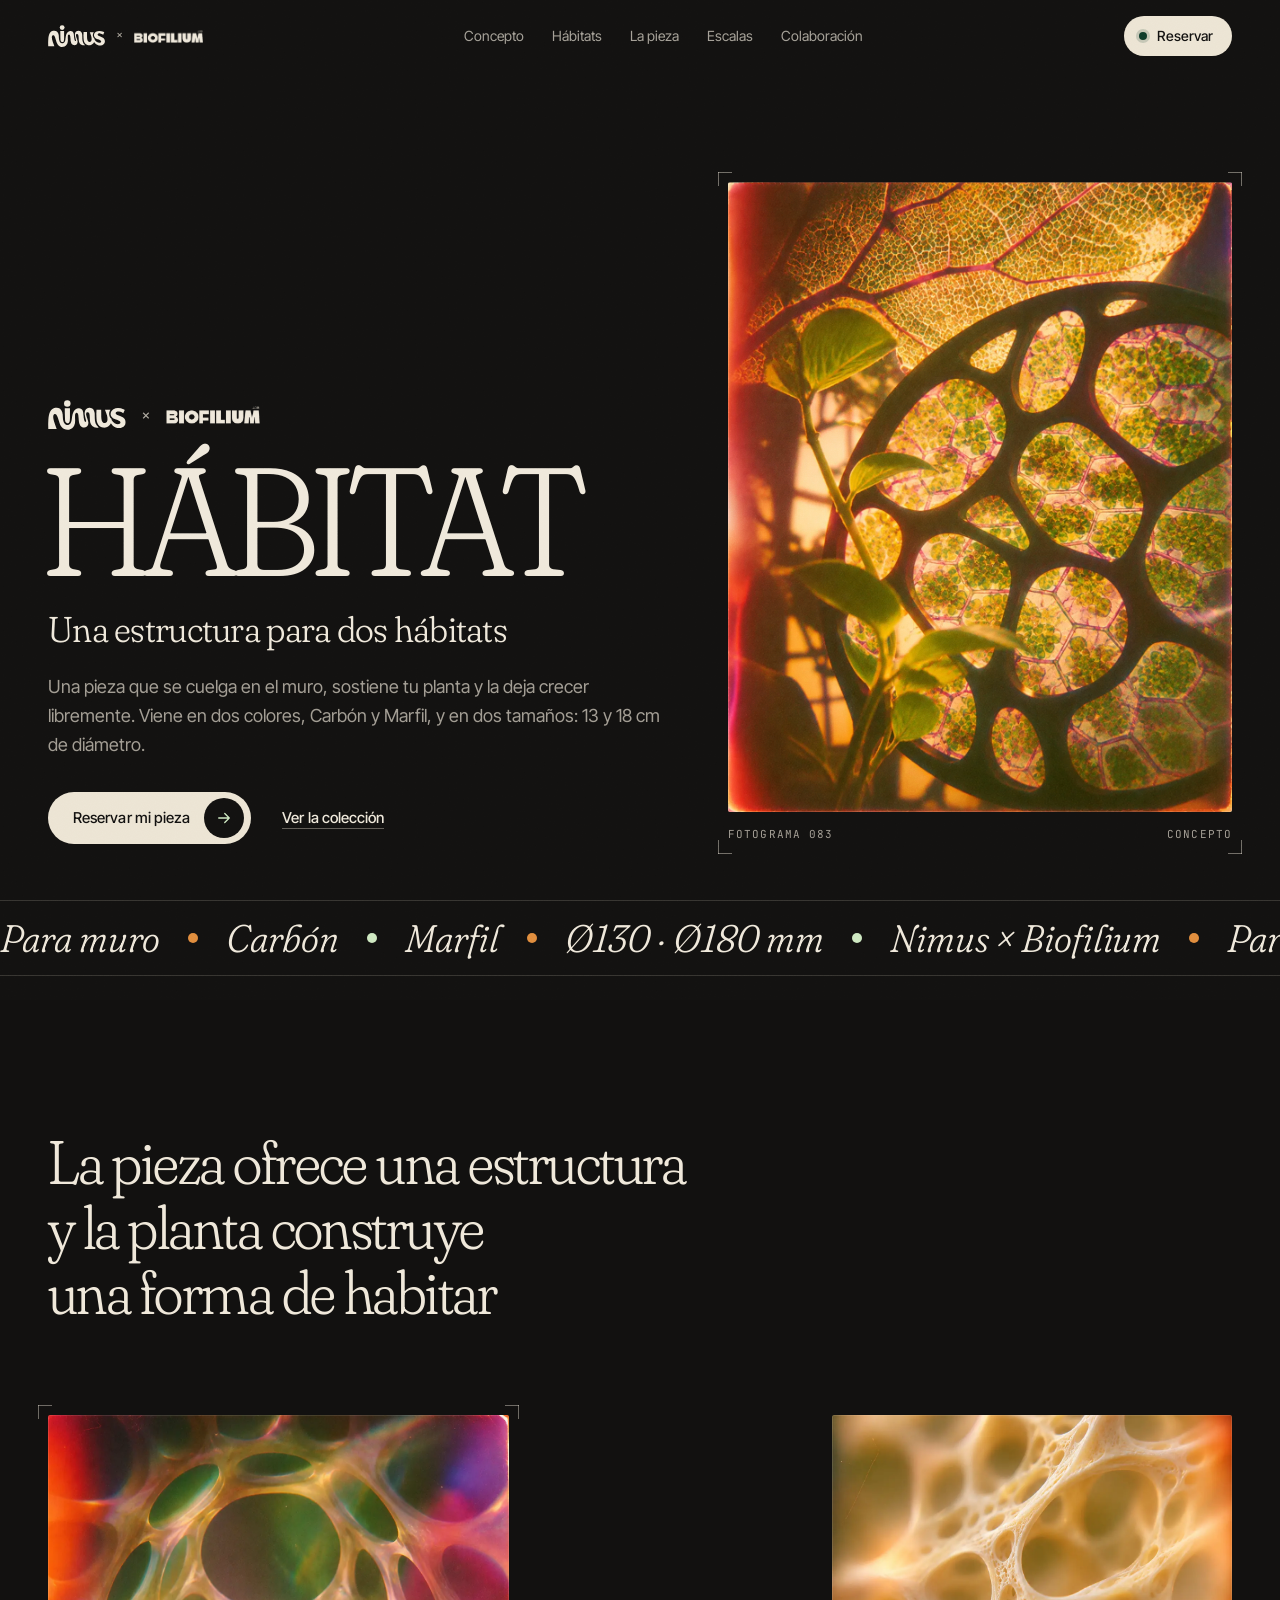
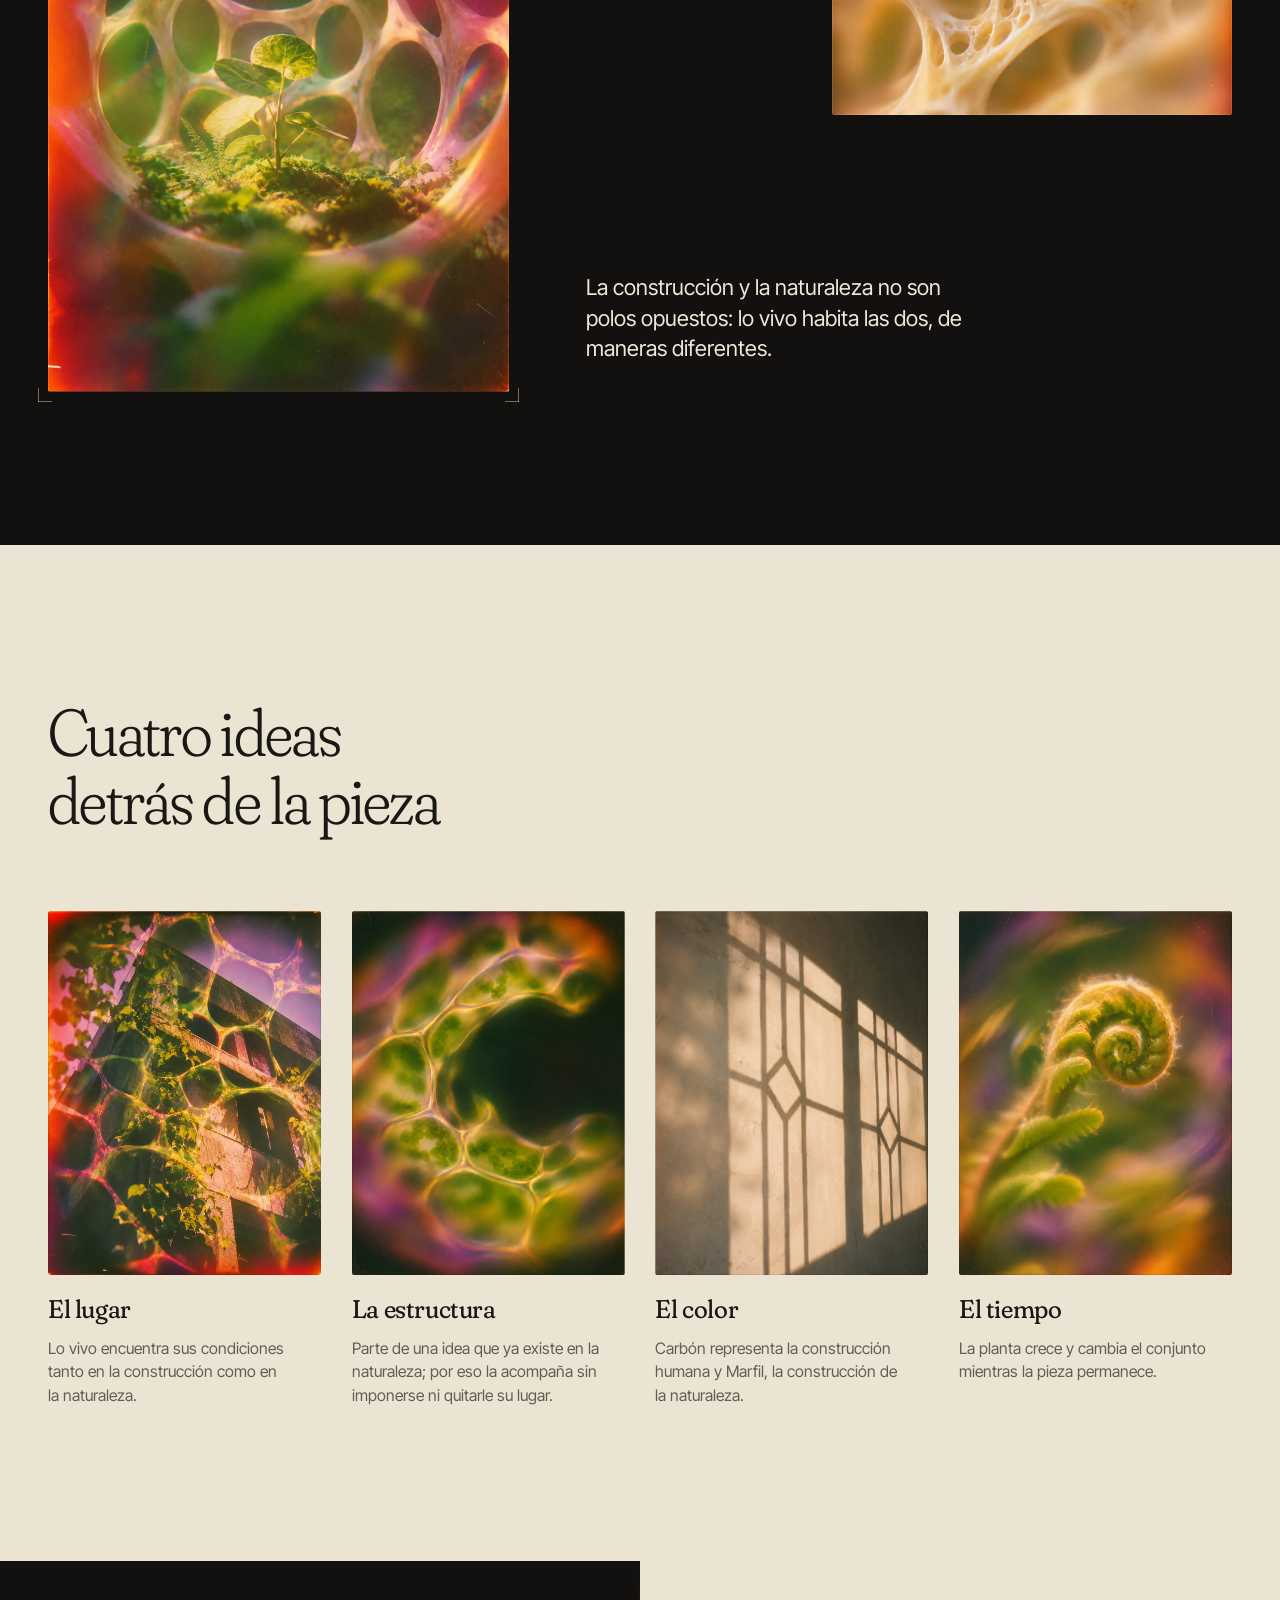
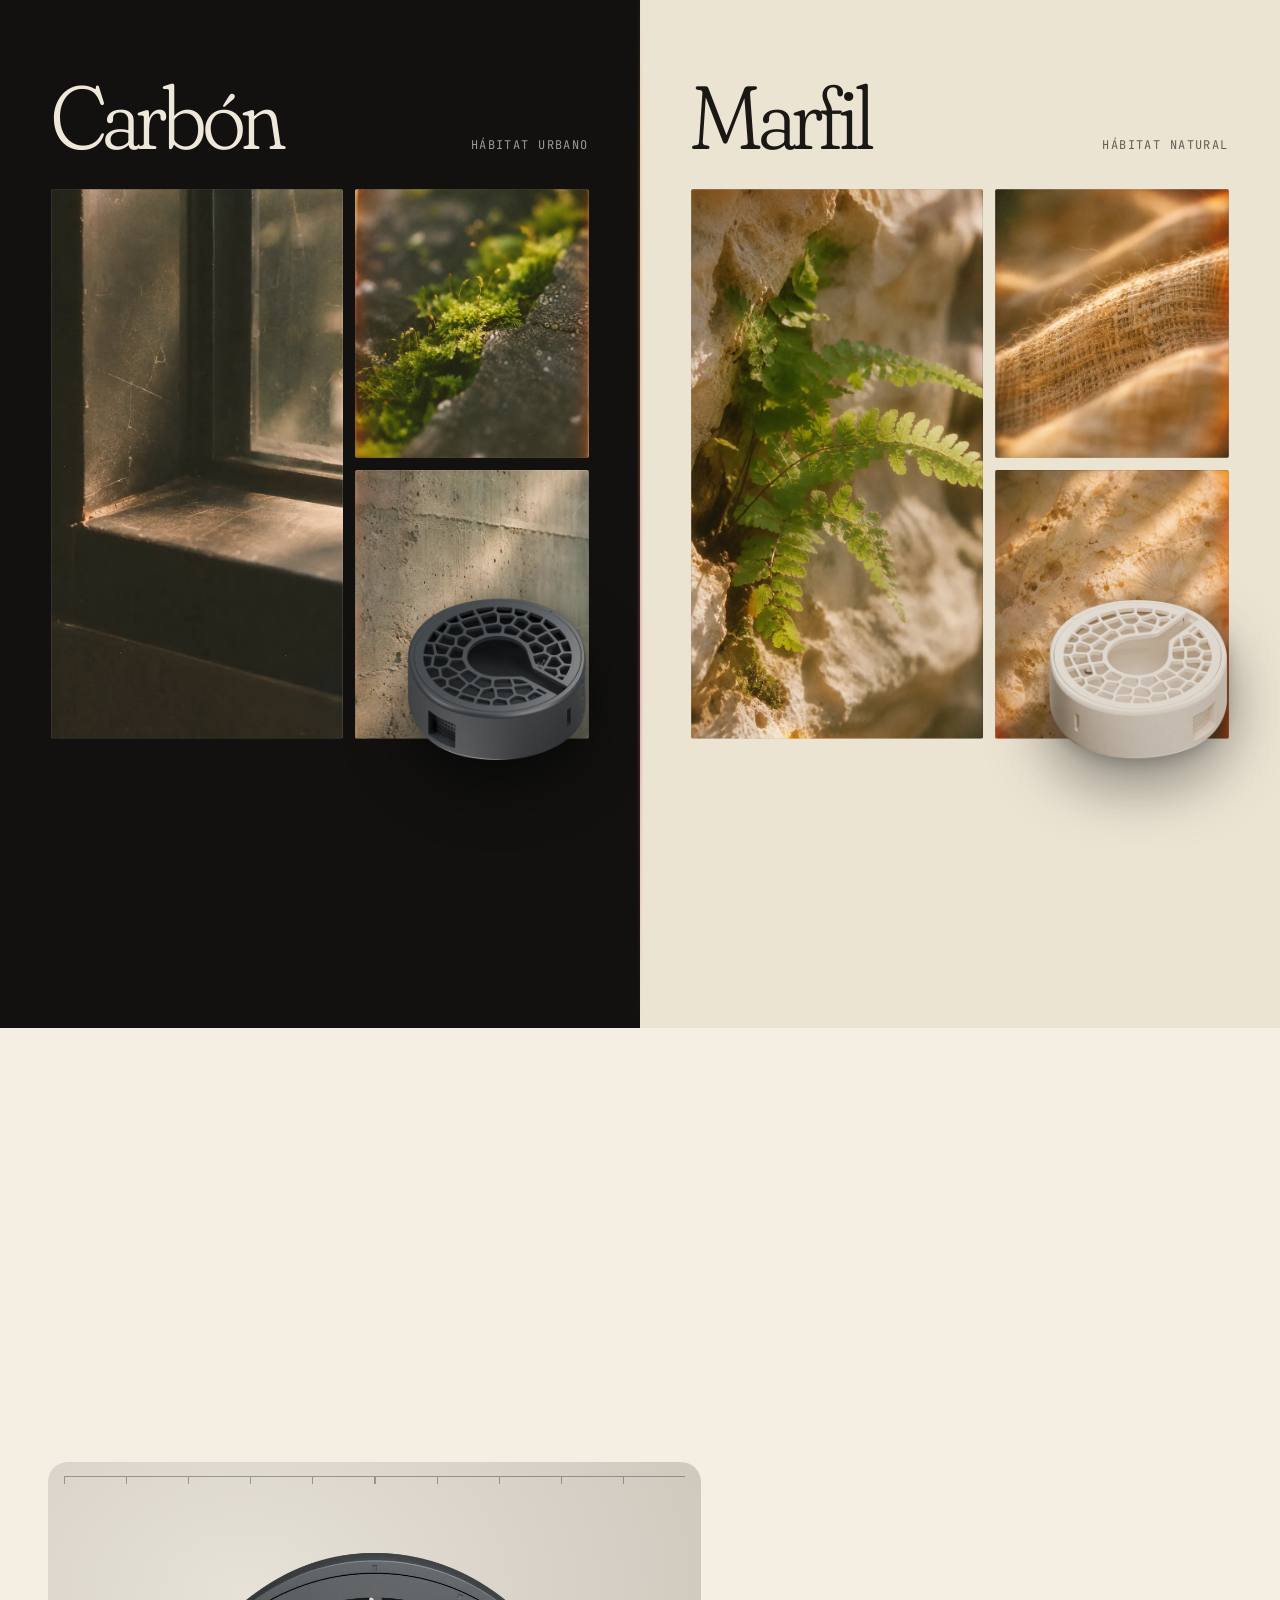
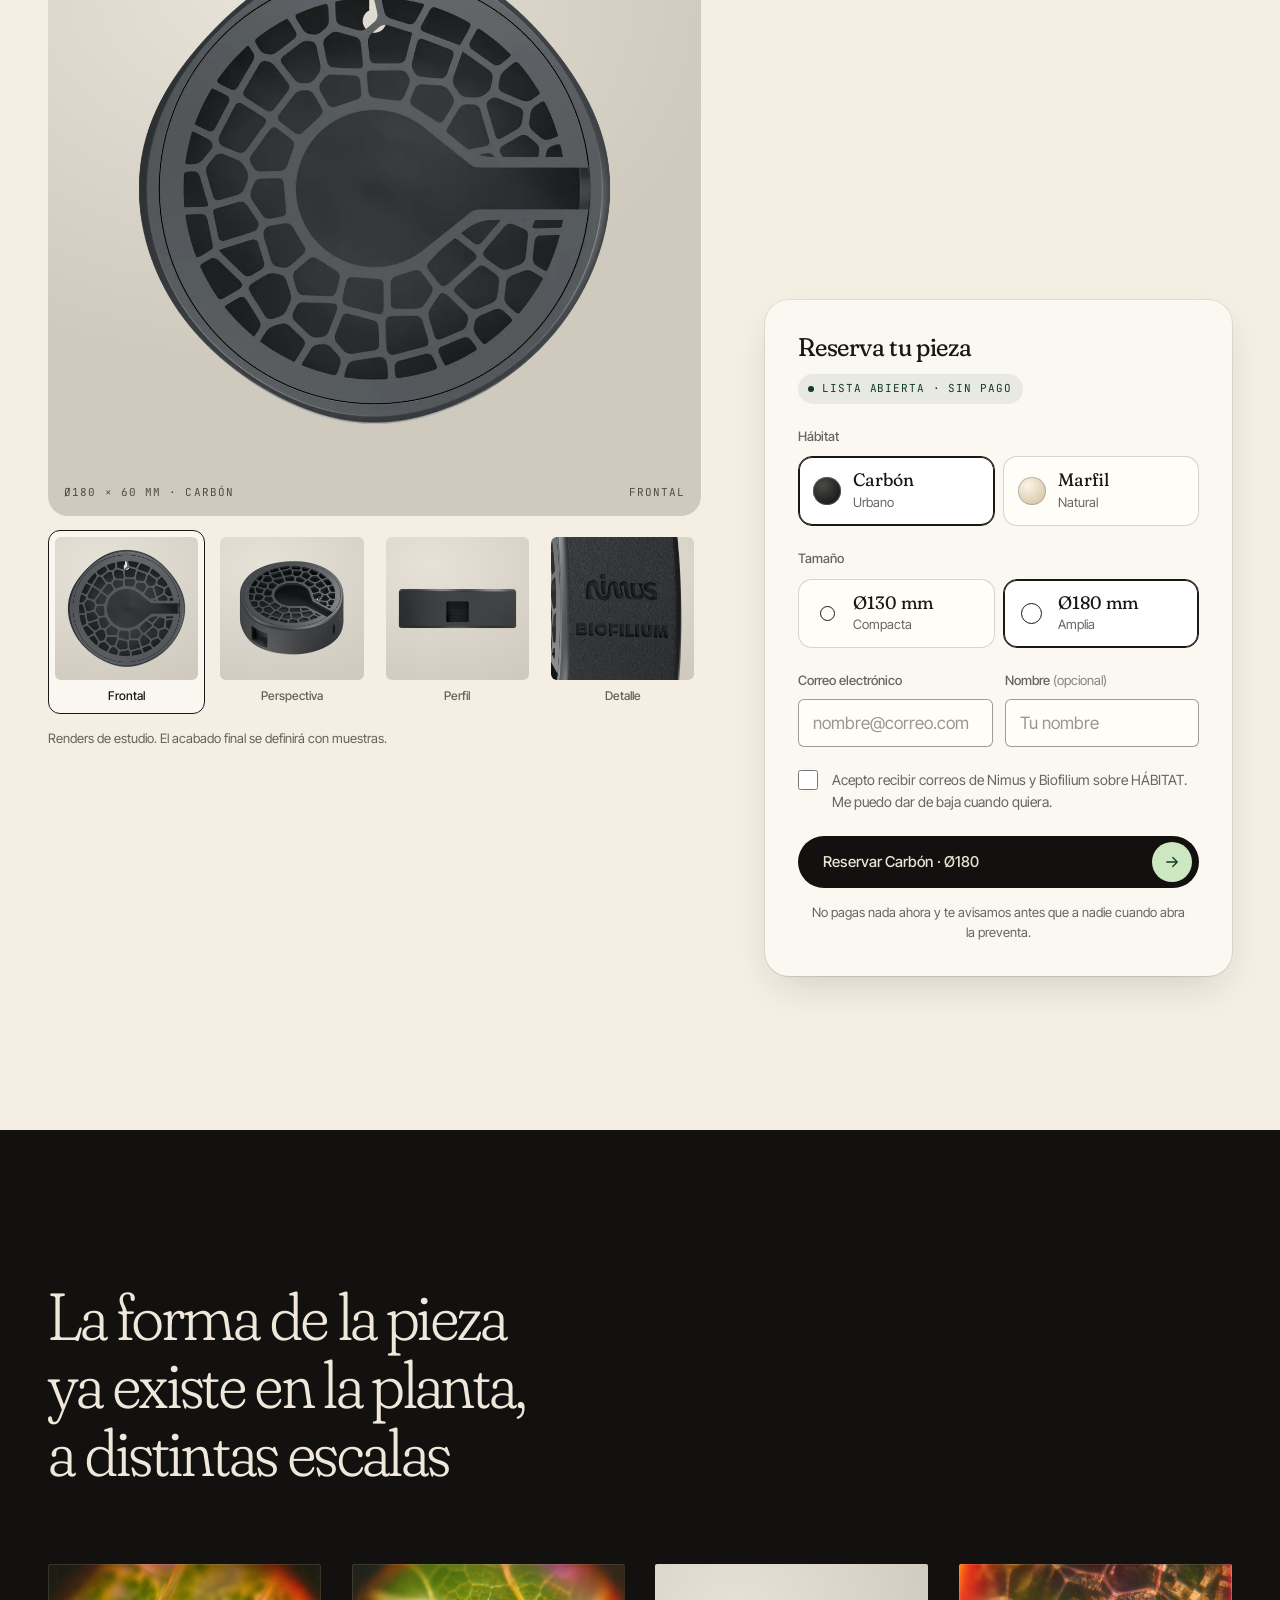
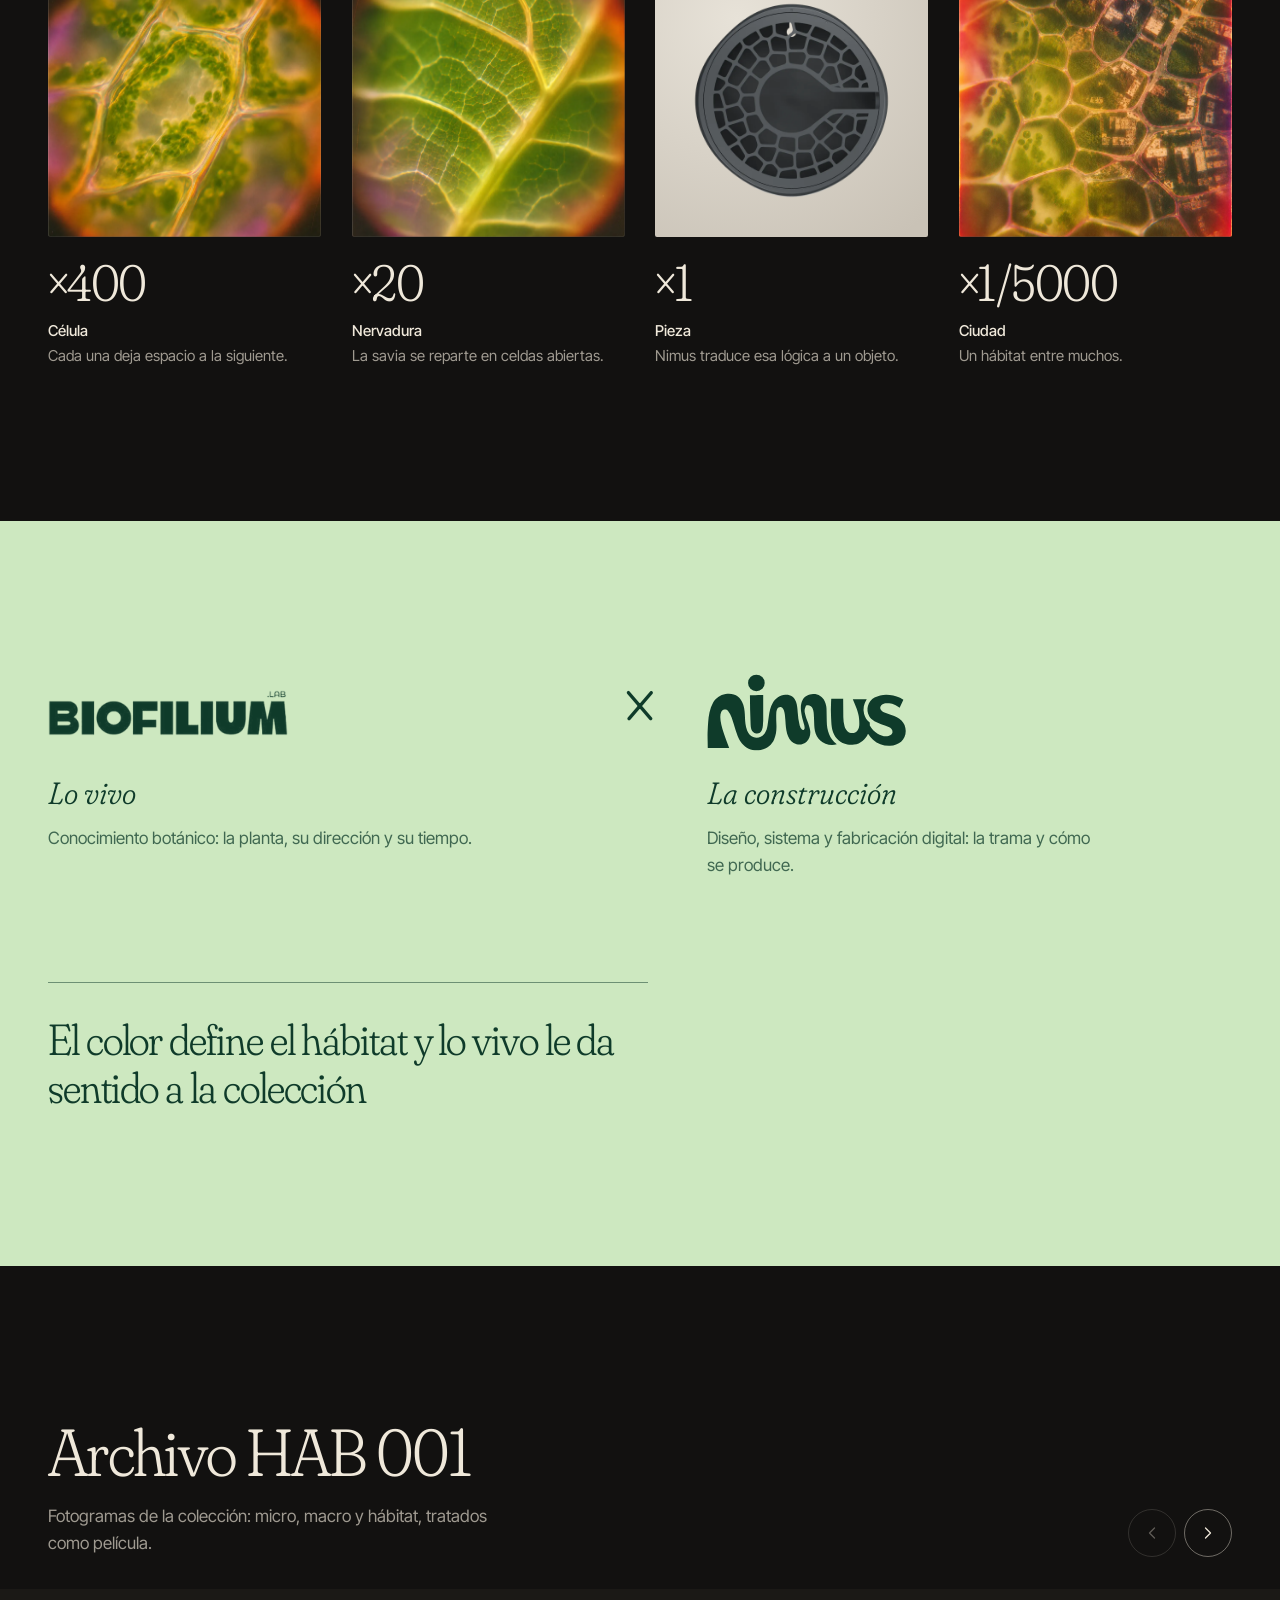
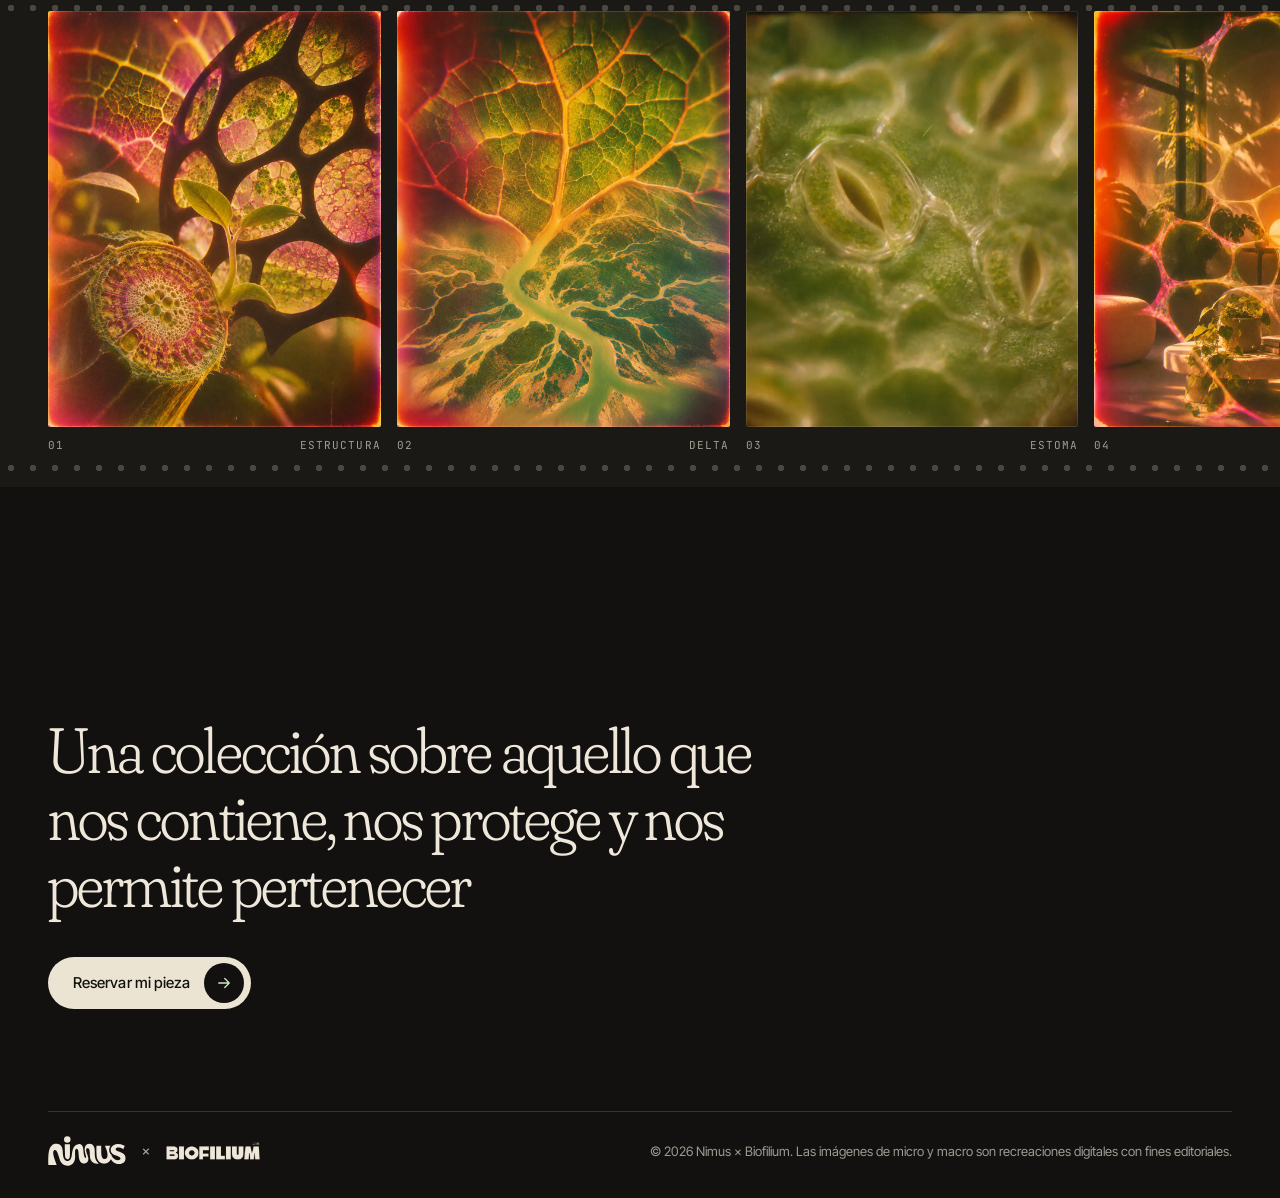
==== index.html @ 00ac65eb "Landing HÁBITAT · Nimus × Biofilium (preventa) Sitio estático para Vercel: hero, concepto, relato, h" ====
<!doctype html>
<html lang="es">
<head>
  <meta charset="utf-8">
  <meta name="viewport" content="width=device-width, initial-scale=1, viewport-fit=cover">
  <title>HÁBITAT · Nimus × Biofilium</title>
  <meta name="description" content="HÁBITAT, de Nimus × Biofilium: una pieza de muro para plantas en Carbón y Marfil, Ø130 y Ø180 mm. Únete a la lista de preventa.">
  <meta name="theme-color" content="#121110">
  <link rel="icon" href="assets/favicon.svg" type="image/svg+xml">

  <meta property="og:type" content="website">
  <meta property="og:title" content="HÁBITAT · Nimus × Biofilium">
  <meta property="og:description" content="Una estructura, dos hábitats. Pieza de muro para plantas en Carbón y Marfil. Lista de preventa abierta.">
  <meta property="og:image" content="/assets/og.jpg">
  <meta property="og:image:width" content="1200">
  <meta property="og:image:height" content="630">
  <meta property="og:locale" content="es_MX">
  <meta name="twitter:card" content="summary_large_image">

  <link rel="preconnect" href="https://fonts.googleapis.com">
  <link rel="preconnect" href="https://fonts.gstatic.com" crossorigin>
  <link href="https://fonts.googleapis.com/css2?family=Fraunces:ital,opsz,wght,SOFT,WONK@0,9..144,300..500,0..100,0..1;1,9..144,300..500,0..100,0..1&family=Inter+Tight:wght@400;500&family=JetBrains+Mono:wght@400;500&display=swap" rel="stylesheet">
  <link rel="preload" as="image" href="assets/img/h083.webp" fetchpriority="high">
  <link rel="stylesheet" href="styles.css">
  <script>document.documentElement.classList.add('js')</script>
</head>
<body>
  <svg width="0" height="0" style="position:absolute" aria-hidden="true">
    <symbol id="nimus" viewBox="134 358 822 317"><path d="M539.8,495.8c-3.3,6.8-3.6,14.6-2,22,6.2,29.7,17.7,45.9,22,73.1,2.6,16.6-2.2,34.9-14.7,46.4-11.2,10.3-25.9,13.7-41.3,10.5-35-7.2-43.1-51.7-45.1-81.1l-1.4-21.1c-.9-13.1-2.3-50-19.3-51.8-12.2-1.2-17.2,12.2-17.8,23-.8,15.4-.6,30.3.2,45.6,1.2,23,0,44.9-9.3,66-10.3,23.3-30.2,38.8-55.3,43.4-29.2,5.4-58.5-4.2-77.4-27.4-7.6-9.4-13.4-19.4-17.9-30.7-6.3-16.2-11.2-32.3-16.1-49-5.5-18.8-10.7-39.7-23.4-54.2-4.1-4.7-9.5-6.2-15.8-5.5-5,.6-9.7,4.6-12.5,10.3-15.5,31.8,20.8,112.5,32.9,148h-88.2c0,.1-.7-25.3-.7-25.3-.4-15.3-.8-30.5,0-46l.9-17.6,1.2-17.1c1.8-26.5,6.9-57,20.1-80.2,11.1-19.5,29.6-32.6,51.8-36.1,35.4-5.7,62.1,9.7,73.1,44.1,11.6,36.2,2.1,68.4,15.8,106.3,4.3,11.8,13.4,22.7,25,27.1,18.3,7,37.4.2,48-15.8,6.4-9.8,9.9-21.2,11.5-32.9l5.1-37.3c2.6-19.2,6.7-37.5,16.1-54.3,10.8-19.5,29.7-32.4,51.7-34.2,20.8-1.6,37.7,9.2,44.4,28.7,4.9,14.1,6.1,28.6,7,43.7,1,18.3,3.7,35.8,8.1,53.6,1.7,6.9,8.5,21.9,16.4,18.9,7.6-2.9,2.8-19.6.9-25.7-5.3-17.4-9.5-34.5-11.7-52.7-1.8-15.1-.8-30.3,6-43.8,8.4-16.6,25.5-25.4,43.8-25.9,21-.6,39.4,10.3,47.9,29.6,4.3,9.8,7.4,20.2,7.6,31.2l1,52.8c.6,35.5,10.6,71.3,41.6,93.8-16,3.9-32.2,3.1-46.9-2.6-33.7-13.1-45.2-42.9-46.4-76.7l-1.1-31.7c-.5-14.5-.8-45.4-19-49.3s-13.4,1-16.8,8Z"/><path d="M696.1,460.7l.6,74.3c.1,13.4,1.8,26.2,5.1,39.1,2.1,8.3,6.7,15.7,12.9,21.2,5.1,4.5,11.2,6.1,17.7,6.4,9.5.4,16.8-3.6,22.8-10.9s7.4-17,7.6-26.6c.8-31-6.2-52.2-17.9-80.3l-9-21.9,57.5-.2c-11.8,19-16.3,39.1-11.1,60,3.7,14.7,11.3,27.3,23.6,36.5l.2,11.9c8.1,14,18.7,25.6,32.3,34,15.5,9.5,37.5,15.7,53.7,5.6,4.2-2.6,7.2-7.4,7.7-11.4,1.3-10.3-6.9-18.2-15.7-22-10.4-4.5-20.6-7.8-31.4-11.3-17.3-5.7-39.8-16.2-49-32.5-15.5-27.4-5.2-61.4,21.8-77.1,32.4-18.8,72.3-14,105.4.5,5,2.2,9.1,4.8,13.8,8.1l-15.5,33c-17.3-10.6-23.8-14.9-43.5-17.9-9.9-1.5-20.4-1.2-28.8,4.5-6.4,4.3-9.9,12.8-6.5,19.9,3,6.3,9.6,10.9,16.1,13.4,9.6,3.7,18.8,6.6,28.6,9.8,32.2,10.4,59.4,29.1,59.3,66.3-.1,37.7-28.9,59.4-64.6,61.2-26.6,1.3-50.7-7.4-70.4-25.2-7.8-7-13.7-15.6-20.7-24.5-10.7,24.4-30.9,41.4-57.1,44.8-9.1,1.2-19.1,1.4-28.1-.2-27.9-4.8-49.5-24.1-59-50.3-4.9-13.6-6.6-27.1-7.3-41.4l-1-19.6c-1.1-21.8-1.3-43.5,0-65.3l.7-12h49.6Z"/><path d="M336.7,603.4c-20.6-2.9-22.2-23.9-22.8-40.7l-1-29.8-1-29.2-.7-58.1,21.9-.4c11-.2,21.4-.7,32.9-.4v107.1c-.1,0-1,16.7-1,16.7-.4,7.5-2.1,15.1-4.7,21.8-3.8,9.6-13,14.6-23.5,13.1Z"/><ellipse cx="337.8" cy="394.9" rx="34.3" ry="34.2"/></symbol>
  </svg>

  <a class="skip" href="#main">Saltar al contenido</a>
  <div class="grain" aria-hidden="true"></div>

  <header class="nav on-dark" id="nav">
    <div class="wrap nav__in">
      <a class="nav__brand lockup" href="#top" aria-label="Nimus × Biofilium, inicio">
        <svg class="logo-nimus" aria-hidden="true"><use href="#nimus"/></svg>
        <span class="x" aria-hidden="true">×</span>
        <span class="logo-bio" aria-hidden="true"></span>
      </a>
      <nav aria-label="Secciones">
        <ul class="nav__links">
          <li><a href="#concepto">Concepto</a></li>
          <li><a href="#habitats">Hábitats</a></li>
          <li><a href="#objeto">La pieza</a></li>
          <li><a href="#escalas">Escalas</a></li>
          <li><a href="#colaboracion">Colaboración</a></li>
        </ul>
      </nav>
      <a class="btn btn--sm" href="#preventa"><span class="live" aria-hidden="true"></span>Reservar</a>
    </div>
  </header>

  <main id="main">
    <!-- HERO -->
    <section class="hero on-dark" id="top" aria-labelledby="hero-title">
      <div class="wrap hero__grid">
        <div class="hero__copy">
          <div class="hero__lockup lockup" data-reveal style="--i:0" role="img" aria-label="Nimus por Biofilium">
            <svg class="logo-nimus" aria-hidden="true"><use href="#nimus"/></svg>
            <span class="x" aria-hidden="true">×</span>
            <span class="logo-bio" aria-hidden="true"></span>
          </div>
          <h1 class="display" id="hero-title" data-reveal style="--i:1">HÁBITAT</h1>
          <p class="hero__tag" data-reveal style="--i:2">Una estructura para dos hábitats</p>
          <p class="hero__lead" data-reveal style="--i:3">Una pieza que se cuelga en el muro, sostiene tu planta y la deja crecer libremente. Viene en dos colores, Carbón y Marfil, y en dos tamaños: 13 y 18 cm de diámetro.</p>
          <div class="actions" data-reveal style="--i:4">
            <a class="btn btn--cta" href="#preventa">
              <span class="btn__label">Reservar mi pieza</span>
              <span class="btn__chip" aria-hidden="true"><span class="arrows"><svg viewBox="0 0 24 24" fill="none" stroke="currentColor" stroke-width="1.75" stroke-linecap="round" stroke-linejoin="round"><path d="M5 12h14M13 6l6 6-6 6"/></svg><svg viewBox="0 0 24 24" fill="none" stroke="currentColor" stroke-width="1.75" stroke-linecap="round" stroke-linejoin="round"><path d="M5 12h14M13 6l6 6-6 6"/></svg></span></span>
            </a>
            <a class="btn btn--line" href="#concepto">Ver la colección</a>
          </div>
        </div>
        <div class="hero__media" data-reveal style="--i:1">
          <figure class="frame frame--marks">
            <img src="assets/img/h083.webp" width="1122" height="1402" fetchpriority="high"
                 alt="Una trama orgánica negra frente a una hoja a contraluz; a través de cada celda se ven células vegetales y un brote verde.">
            <figcaption><span>Fotograma 083</span><span>Concepto</span></figcaption>
          </figure>
        </div>
      </div>
    </section>

    <div class="ticker on-dark" aria-hidden="true">
      <div class="ticker__track">
        <span>Para muro</span><i></i><span>Carbón</span><i></i><span>Marfil</span><i></i><span>Ø130 · Ø180 mm</span><i></i><span>Nimus × Biofilium</span><i></i>
        <span>Para muro</span><i></i><span>Carbón</span><i></i><span>Marfil</span><i></i><span>Ø130 · Ø180 mm</span><i></i><span>Nimus × Biofilium</span><i></i>
      </div>
    </div>

    <!-- CONCEPTO -->
    <section class="section on-dark" id="concepto" aria-labelledby="concepto-title">
      <div class="wrap concept">
        <h2 class="quote" id="concepto-title" data-reveal>La pieza ofrece una estructura y la planta construye una forma de habitar</h2>
        <figure class="frame frame--marks concept__img" data-reveal>
          <img src="assets/img/h067.webp" width="1122" height="1402" loading="lazy"
               alt="Una planta pequeña crece en el centro de una trama circular, iluminada como un jardín dentro de una cúpula.">
        </figure>
        <div class="concept__text">
          <figure class="frame concept__img2" data-reveal style="--i:1"><img src="assets/img/h034.webp" width="1122" height="1402" loading="lazy" alt="Textura porosa como de hueso que forma una red abierta."></figure>
          <p class="big" data-reveal>La construcción y la naturaleza no son polos opuestos: lo vivo habita las dos, de maneras diferentes.</p>
        </div>
      </div>
    </section>

    <!-- RELATO -->
    <section class="section on-light" aria-labelledby="relato-title">
      <div class="wrap">
        <h2 class="h2 head" id="relato-title" data-reveal>Cuatro ideas detrás de la pieza</h2>
        <ol class="sheet">
          <li class="chapter" data-reveal style="--i:0">
            <figure class="frame"><img src="assets/img/h071.webp" width="1122" height="1402" loading="lazy" alt="Trama de células vegetales superpuesta a la fachada de un edificio cubierto de enredaderas."></figure>
            <h3 class="h3">El lugar</h3>
            <p>Lo vivo encuentra sus condiciones tanto en la construcción como en la naturaleza.</p>
          </li>
          <li class="chapter" data-reveal style="--i:1">
            <figure class="frame"><img src="assets/img/h019.webp" width="1122" height="1402" loading="lazy" alt="Células vegetales verdes dispuestas en forma de C alrededor de un hueco oscuro, vistas al microscopio."></figure>
            <h3 class="h3">La estructura</h3>
            <p>Parte de una idea que ya existe en la naturaleza; por eso la acompaña sin imponerse ni quitarle su lugar.</p>
          </li>
          <li class="chapter" data-reveal style="--i:2">
            <figure class="frame"><img src="assets/img/h040.webp" width="1122" height="1402" loading="lazy" alt="Sombra geométrica de una reja de ventana proyectada sobre un muro claro."></figure>
            <h3 class="h3">El color</h3>
            <p>Carbón representa la construcción humana y Marfil, la construcción de la naturaleza.</p>
          </li>
          <li class="chapter" data-reveal style="--i:3">
            <figure class="frame"><img src="assets/img/h029.webp" width="1122" height="1402" loading="lazy" alt="Fronda de helecho joven desenrollándose en espiral, en macro."></figure>
            <h3 class="h3">El tiempo</h3>
            <p>La planta crece y cambia el conjunto mientras la pieza permanece.</p>
          </li>
        </ol>
      </div>
    </section>

    <!-- HÁBITATS -->
    <section id="habitats" aria-labelledby="habitats-title" class="on-dark habitats">
      <h2 class="sr-only" id="habitats-title">Dos hábitats: Carbón y Marfil</h2>
      <div class="split">
        <article class="habitat on-dark" aria-labelledby="carbon-title">
          <header class="habitat__top">
            <h3 class="habitat__name" id="carbon-title" data-reveal>Carbón</h3>
            <p class="tagline" data-reveal>Hábitat urbano</p>
          </header>
          <div class="habitat__mosaic" data-reveal>
            <figure class="frame"><img src="assets/img/h037.webp" width="1122" height="1402" loading="lazy" alt="Marco de ventana metálico oscuro con luz lateral suave."></figure>
            <figure class="frame"><img src="assets/img/h062.webp" width="1122" height="1402" loading="lazy" alt="Musgo verde creciendo en una grieta de piedra oscura."></figure>
            <figure class="frame"><img src="assets/img/h038.webp" width="1122" height="1402" loading="lazy" alt="Muro de concreto gris con marcas de cimbra."></figure>
            <img class="habitat__piece" src="assets/renders/180/negro/02.webp" width="1100" height="1100" loading="lazy" alt="">
          </div>
          <div class="habitat__copy" data-reveal>
            <p class="h3">El contorno oscuro hace que el verde destaque</p>
            <ul class="tags" aria-label="Materia de referencia"><li>Concreto</li><li>Metal</li><li>Marcos</li></ul>
          </div>
        </article>

        <article class="habitat on-light" aria-labelledby="marfil-title">
          <header class="habitat__top">
            <h3 class="habitat__name" id="marfil-title" data-reveal>Marfil</h3>
            <p class="tagline" data-reveal>Hábitat natural</p>
          </header>
          <div class="habitat__mosaic" data-reveal>
            <figure class="frame"><img src="assets/img/h061.webp" width="1122" height="1402" loading="lazy" alt="Helecho pequeño creciendo en una grieta de piedra caliza clara."></figure>
            <figure class="frame"><img src="assets/img/h036.webp" width="1122" height="1402" loading="lazy" alt="Fibras naturales tejidas en tonos cálidos."></figure>
            <figure class="frame"><img src="assets/img/h033.webp" width="1122" height="1402" loading="lazy" alt="Superficie de piedra caliza con poros y pequeñas conchas fósiles."></figure>
            <img class="habitat__piece" src="assets/renders/180/beige/03.webp" width="1100" height="1100" loading="lazy" alt="">
          </div>
          <div class="habitat__copy" data-reveal>
            <p class="h3">Sobre cal y piedra, el verde se funde con la materia</p>
            <ul class="tags" aria-label="Materia de referencia"><li>Caliza</li><li>Fibra</li><li>Hueso</li></ul>
          </div>
        </article>
      </div>
      <span class="split__seam" aria-hidden="true"></span>
    </section>

    <!-- OBJETO + RESERVA -->
    <section class="section on-light on-bone" id="objeto" aria-labelledby="objeto-title">
      <div class="wrap">
        <div class="obj-head">
          <h2 class="h2" id="objeto-title" data-reveal>Una pieza que acompaña cualquier hábitat</h2>
          <p class="body" data-reveal style="--i:1">Pieza circular de muro con trama orgánica abierta: el tallo sale por la abertura en C y la planta decide hacia dónde crecer. Elige color y tamaño para apartar la tuya.</p>
        </div>

        <div class="obj">
          <div class="obj__visual" data-reveal>
            <div class="stage" id="stage" data-color="carbon">
              <span class="stage__ruler" aria-hidden="true"></span>
              <img class="stage__img is-on" data-view="01" src="assets/renders/180/negro/01.webp" width="1100" height="1100" alt="Pieza HÁBITAT en Carbón, Ø180 mm, vista frontal.">
              <img class="stage__img" src="" width="1100" height="1100" alt="" aria-hidden="true">
              <p class="stage__label" aria-live="polite"><span id="stage-label">Ø180 × 60 mm · Carbón</span><span id="stage-view">Frontal</span></p>
            </div>
            <fieldset class="views" id="views" data-color="carbon">
              <legend class="sr-only">Vista de la pieza</legend>
              <input type="radio" name="view" id="v-01" value="01" checked><label for="v-01"><img class="thumb" data-v="01" width="96" height="96" alt=""><span>Frontal</span></label>
              <input type="radio" name="view" id="v-02" value="02"><label for="v-02"><img class="thumb" data-v="02" width="96" height="96" alt=""><span>Perspectiva</span></label>
              <input type="radio" name="view" id="v-04" value="04"><label for="v-04"><img class="thumb" data-v="04" width="96" height="96" alt=""><span>Perfil</span></label>
              <input type="radio" name="view" id="v-06" value="06"><label for="v-06"><img class="thumb" data-v="06" width="96" height="96" alt=""><span>Detalle</span></label>
            </fieldset>
            <p class="note">Renders de estudio. El acabado final se definirá con muestras.</p>
          </div>

          <div class="obj__panel">
            <dl class="facts" data-reveal>
              <div><dt>Diámetro, mm</dt><dd>130<span>/</span>180</dd></div>
              <div><dt>Profundidad, mm</dt><dd>60</dd></div>
              <div><dt>Colores</dt><dd>2</dd></div>
            </dl>

            <ul class="features" data-reveal style="--i:1">
              <li>
                <span class="features__ico" aria-hidden="true"><svg viewBox="0 0 24 24" fill="none" stroke="currentColor" stroke-width="1.75" stroke-linecap="round" stroke-linejoin="round"><path d="M19 12a7 7 0 1 1-2.05-4.95"/><path d="M12 12h7"/><circle cx="12" cy="12" r="2.5"/></svg></span>
                <p><strong>Abertura en C</strong><span>El tallo sale por el centro y la trama lo rodea.</span></p>
              </li>
              <li>
                <span class="features__ico" aria-hidden="true"><svg viewBox="0 0 24 24" fill="none" stroke="currentColor" stroke-width="1.75" stroke-linecap="round" stroke-linejoin="round"><rect x="4.5" y="4.5" width="15" height="15" rx="3"/><path d="M9 9h.01M15 9h.01M9 15h.01M15 15h.01M12 12h.01" stroke-width="2.25"/></svg></span>
                <p><strong>Drenaje integrado</strong><span>Rejilla lateral para que el agua no se acumule.</span></p>
              </li>
              <li>
                <span class="features__ico" aria-hidden="true"><svg viewBox="0 0 24 24" fill="none" stroke="currentColor" stroke-width="1.75" stroke-linecap="round" stroke-linejoin="round"><circle cx="12" cy="12" r="7.5"/><path d="M9 12.25l2 2 4-4.5"/></svg></span>
                <p><strong>Firma grabada</strong><span>Nimus y Biofilium, grabados en el costado.</span></p>
              </li>
              <li>
                <span class="features__ico" aria-hidden="true"><svg viewBox="0 0 24 24" fill="none" stroke="currentColor" stroke-width="1.75" stroke-linecap="round" stroke-linejoin="round"><circle cx="12" cy="8.5" r="2.5"/><path d="M12 11v5.5"/><path d="M4.5 20h15"/></svg></span>
                <p><strong>Para muro</strong><span>Ranura trasera para colgarla.</span></p>
              </li>
            </ul>

            <div class="reserve" id="preventa" data-reveal style="--i:2">
              <form class="form" id="waitlist" novalidate aria-labelledby="reserve-title">
                <div class="reserve__head">
                  <h3 class="h3" id="reserve-title">Reserva tu pieza</h3>
                  <p class="badge"><span class="live" aria-hidden="true"></span>Lista abierta · sin pago</p>
                </div>

                <fieldset class="pick">
                  <legend>Hábitat</legend>
                  <div class="pick__opts">
                    <input type="radio" name="habitat" id="h-carbon" value="carbon" checked>
                    <label for="h-carbon"><span class="swatch swatch--carbon" aria-hidden="true"></span><span class="pick__txt"><span class="pick__title">Carbón</span><span class="pick__sub">Urbano</span></span></label>
                    <input type="radio" name="habitat" id="h-marfil" value="marfil">
                    <label for="h-marfil"><span class="swatch swatch--marfil" aria-hidden="true"></span><span class="pick__txt"><span class="pick__title">Marfil</span><span class="pick__sub">Natural</span></span></label>
                  </div>
                </fieldset>

                <fieldset class="pick">
                  <legend>Tamaño</legend>
                  <div class="pick__opts">
                    <input type="radio" name="size" id="z-130" value="130">
                    <label for="z-130"><span class="sizeglyph" style="--d:15px" aria-hidden="true"></span><span class="pick__txt"><span class="pick__title">Ø130 mm</span><span class="pick__sub">Compacta</span></span></label>
                    <input type="radio" name="size" id="z-180" value="180" checked>
                    <label for="z-180"><span class="sizeglyph" style="--d:21px" aria-hidden="true"></span><span class="pick__txt"><span class="pick__title">Ø180 mm</span><span class="pick__sub">Amplia</span></span></label>
                  </div>
                </fieldset>

                <div class="row">
                  <div class="field">
                    <label for="f-email">Correo electrónico</label>
                    <input type="email" id="f-email" name="email" autocomplete="email" inputmode="email" required placeholder="nombre@correo.com" aria-describedby="f-email-err">
                    <p class="field__err" id="f-email-err"></p>
                  </div>
                  <div class="field">
                    <label for="f-name">Nombre <span class="optional">(opcional)</span></label>
                    <input type="text" id="f-name" name="name" autocomplete="name" placeholder="Tu nombre">
                  </div>
                </div>

                <label class="check" for="f-consent">
                  <input type="checkbox" id="f-consent" name="consent" required aria-describedby="f-consent-err">
                  <span>Acepto recibir correos de Nimus y Biofilium sobre HÁBITAT. Me puedo dar de baja cuando quiera.</span>
                </label>
                <p class="field__err" id="f-consent-err"></p>

                <button class="btn btn--cta btn--block" type="submit" id="f-submit" data-state="idle">
                  <span class="btn__label">Reservar Carbón · Ø180</span>
                  <span class="btn__chip" aria-hidden="true">
                    <span class="chip-icon chip-icon--idle"><span class="arrows"><svg viewBox="0 0 24 24" fill="none" stroke="currentColor" stroke-width="1.75" stroke-linecap="round" stroke-linejoin="round"><path d="M5 12h14M13 6l6 6-6 6"/></svg><svg viewBox="0 0 24 24" fill="none" stroke="currentColor" stroke-width="1.75" stroke-linecap="round" stroke-linejoin="round"><path d="M5 12h14M13 6l6 6-6 6"/></svg></span></span>
                    <span class="chip-icon chip-icon--busy"><span class="spinner"></span></span>
                  </span>
                </button>
                <p class="reserve__fine">No pagas nada ahora y te avisamos antes que a nadie cuando abra la preventa.</p>
                <p class="form__status" id="f-status" role="alert"></p>
              </form>

              <div class="success" id="waitlist-ok" hidden tabindex="-1">
                <span class="success__icon" aria-hidden="true" data-reveal style="--i:0"><svg viewBox="0 0 24 24" fill="none" stroke="currentColor" stroke-width="2" stroke-linecap="round" stroke-linejoin="round"><path d="M5 12.5l4.5 4.5L19 7.5"/></svg></span>
                <p class="h3" data-reveal style="--i:1">Estás en la lista.</p>
                <p class="body" data-reveal style="--i:2" id="ok-detail">Te escribiremos antes que a nadie cuando abra la preventa.</p>
              </div>
            </div>
          </div>
        </div>
      </div>
    </section>

    <!-- ESCALAS -->
    <section class="section on-dark" id="escalas" aria-labelledby="escalas-title">
      <div class="wrap">
        <h2 class="h2 head" id="escalas-title" data-reveal>La forma de la pieza ya existe en la planta, a distintas escalas</h2>
        <ol class="scales">
          <li class="scale" data-reveal style="--i:0">
            <figure class="frame"><img src="assets/img/h045.webp" width="1122" height="1402" loading="lazy" alt="Células vegetales con cloroplastos vistas al microscopio."></figure>
            <p class="scale__x">×400</p>
            <p><strong>Célula</strong>Cada una deja espacio a la siguiente.</p>
          </li>
          <li class="scale" data-reveal style="--i:1">
            <figure class="frame"><img src="assets/img/h055.webp" width="1122" height="1402" loading="lazy" alt="Red de nervaduras de una hoja a contraluz."></figure>
            <p class="scale__x">×20</p>
            <p><strong>Nervadura</strong>La savia se reparte en celdas abiertas.</p>
          </li>
          <li class="scale" data-reveal style="--i:2">
            <div class="scale__piece"><img src="assets/renders/180/negro/01.webp" width="1100" height="1100" loading="lazy" alt="Pieza HÁBITAT en Carbón, vista frontal, mostrando la trama de celdas."></div>
            <p class="scale__x">×1</p>
            <p><strong>Pieza</strong>Nimus traduce esa lógica a un objeto.</p>
          </li>
          <li class="scale" data-reveal style="--i:3">
            <figure class="frame"><img src="assets/img/h081.webp" width="1122" height="1402" loading="lazy" alt="Retícula de células vegetales fundida con la vista aérea de una ciudad."></figure>
            <p class="scale__x">×1/5000</p>
            <p><strong>Ciudad</strong>Un hábitat entre muchos.</p>
          </li>
        </ol>
      </div>
    </section>

    <!-- COLABORACIÓN -->
    <section class="section on-mint" id="colaboracion" aria-labelledby="collab-title">
      <div class="wrap">
        <h2 class="sr-only" id="collab-title">Colaboración Biofilium × Nimus</h2>
        <div class="collab__grid">
          <div class="brand" data-reveal style="--i:0">
            <span class="brand__logo"><span class="logo-bio" role="img" aria-label="Biofilium"></span></span>
            <p class="brand__role">Lo vivo</p>
            <p class="body">Conocimiento botánico: la planta, su dirección y su tiempo.</p>
          </div>
          <span class="collab__x" aria-hidden="true" data-reveal style="--i:1">×</span>
          <div class="brand" data-reveal style="--i:2">
            <span class="brand__logo"><svg class="logo-nimus" role="img" aria-label="Nimus"><use href="#nimus"/></svg></span>
            <p class="brand__role">La construcción</p>
            <p class="body">Diseño, sistema y fabricación digital: la trama y cómo se produce.</p>
          </div>
        </div>
        <p class="collab__close" data-reveal>El color define el hábitat y lo vivo le da sentido a la colección</p>
      </div>
    </section>

    <!-- ARCHIVO -->
    <section class="section section--tight on-dark" aria-labelledby="archivo-title">
      <div class="wrap strip__bar">
        <div class="strip__title">
          <h2 class="h2" id="archivo-title" data-reveal>Archivo HAB 001</h2>
          <p class="body" data-reveal style="--i:1">Fotogramas de la colección: micro, macro y hábitat, tratados como película.</p>
        </div>
        <div class="strip__nav">
          <button class="icon-btn" type="button" id="strip-prev" aria-label="Fotogramas anteriores" aria-controls="strip">
            <svg viewBox="0 0 24 24" fill="none" stroke="currentColor" stroke-width="1.5" stroke-linecap="round" stroke-linejoin="round" aria-hidden="true"><path d="M15 6l-6 6 6 6"/></svg>
          </button>
          <button class="icon-btn" type="button" id="strip-next" aria-label="Fotogramas siguientes" aria-controls="strip">
            <svg viewBox="0 0 24 24" fill="none" stroke="currentColor" stroke-width="1.5" stroke-linecap="round" stroke-linejoin="round" aria-hidden="true"><path d="M9 6l6 6-6 6"/></svg>
          </button>
        </div>
      </div>
      <ul class="strip" id="strip" tabindex="0" aria-label="Archivo de fotogramas, desplazable horizontalmente">
        <li><figure class="frame"><img src="assets/img/h088.webp" width="1122" height="1402" loading="lazy" alt="Trama negra con un brote y un corte de tallo en doble exposición."><figcaption class="caption"><span>01</span><span>Estructura</span></figcaption></figure></li>
        <li><figure class="frame"><img src="assets/img/h078.webp" width="1122" height="1402" loading="lazy" alt="Nervaduras de una hoja fundidas con el delta de un río visto desde el aire."><figcaption class="caption"><span>02</span><span>Delta</span></figcaption></figure></li>
        <li><figure class="frame"><img src="assets/img/h002.webp" width="1122" height="1402" loading="lazy" alt="Epidermis de hoja con estomas vistos al microscopio."><figcaption class="caption"><span>03</span><span>Estoma</span></figcaption></figure></li>
        <li><figure class="frame"><img src="assets/img/h072.webp" width="1122" height="1402" loading="lazy" alt="Interior cálido con plantas visto a través de una trama celular."><figcaption class="caption"><span>04</span><span>Interior</span></figcaption></figure></li>
        <li><figure class="frame"><img src="assets/img/h005.webp" width="1122" height="1402" loading="lazy" alt="Granos de polen esféricos y espinosos en tonos ámbar."><figcaption class="caption"><span>05</span><span>Polen</span></figcaption></figure></li>
        <li><figure class="frame"><img src="assets/img/h056.webp" width="1122" height="1402" loading="lazy" alt="Corte transversal de hoja con epidermis, mesófilo y una vena central."><figcaption class="caption"><span>06</span><span>Corte</span></figcaption></figure></li>
        <li><figure class="frame"><img src="assets/img/h039.webp" width="1122" height="1402" loading="lazy" alt="Luces de ciudad desenfocadas reflejadas en el pavimento mojado."><figcaption class="caption"><span>07</span><span>Ciudad</span></figcaption></figure></li>
        <li><figure class="frame"><img src="assets/img/h047.webp" width="1122" height="1402" loading="lazy" alt="Superficie de pétalo con células cónicas en rosa y naranja."><figcaption class="caption"><span>08</span><span>Pétalo</span></figcaption></figure></li>
        <li><figure class="frame"><img src="assets/img/h030.webp" width="1122" height="1402" loading="lazy" alt="Musgo con pequeños tallos y cápsulas de esporas."><figcaption class="caption"><span>09</span><span>Musgo</span></figcaption></figure></li>
        <li><figure class="frame"><img src="assets/img/h048.webp" width="1122" height="1402" loading="lazy" alt="Células vegetales con clorofila fluorescente en rojo y magenta sobre negro."><figcaption class="caption"><span>10</span><span>Fluorescencia</span></figcaption></figure></li>
        <li><figure class="frame"><img src="assets/img/h059.webp" width="1536" height="1024" loading="lazy" alt="Sombra de una hoja de monstera sobre un muro de cal cálido."><figcaption class="caption"><span>11</span><span>Cal</span></figcaption></figure></li>
        <li><figure class="frame"><img src="assets/img/h057.webp" width="1122" height="1402" loading="lazy" alt="Corte de tallo con haces vasculares dispersos teñidos de magenta."><figcaption class="caption"><span>12</span><span>Tallo</span></figcaption></figure></li>
        <li><figure class="frame"><img src="assets/img/h041.webp" width="1122" height="1402" loading="lazy" alt="Borde curvo de acero oscuro oxidado."><figcaption class="caption"><span>13</span><span>Acero</span></figcaption></figure></li>
        <li><figure class="frame"><img src="assets/img/h073.webp" width="1122" height="1402" loading="lazy" alt="Vasos del xilema subiendo como hilos luminosos en un tallo."><figcaption class="caption"><span>14</span><span>Xilema</span></figcaption></figure></li>
      </ul>
    </section>

  </main>

  <footer class="footer on-dark">
    <div class="wrap">
      <p class="footer__quote" data-reveal>Una colección sobre aquello que nos contiene, nos protege y nos permite pertenecer</p>
      <div class="actions footer__cta" data-reveal style="--i:1">
        <a class="btn btn--cta" href="#preventa">
          <span class="btn__label">Reservar mi pieza</span>
          <span class="btn__chip" aria-hidden="true"><span class="arrows"><svg viewBox="0 0 24 24" fill="none" stroke="currentColor" stroke-width="1.75" stroke-linecap="round" stroke-linejoin="round"><path d="M5 12h14M13 6l6 6-6 6"/></svg><svg viewBox="0 0 24 24" fill="none" stroke="currentColor" stroke-width="1.75" stroke-linecap="round" stroke-linejoin="round"><path d="M5 12h14M13 6l6 6-6 6"/></svg></span></span>
        </a>
      </div>
      <div class="footer__bar">
        <div class="footer__lockup lockup" role="img" aria-label="Nimus por Biofilium">
          <svg class="logo-nimus" aria-hidden="true"><use href="#nimus"/></svg>
          <span class="x" aria-hidden="true">×</span>
          <span class="logo-bio" aria-hidden="true"></span>
        </div>
        <p class="footer__fine">© 2026 Nimus × Biofilium. Las imágenes de micro y macro son recreaciones digitales con fines editoriales.</p>
      </div>
    </div>
  </footer>

  <script src="main.js" defer></script>
</body>
</html>
---- styles.css ----
/* HÁBITAT · Nimus × Biofilium
   Landing de colección (pre-venta). Película analógica, hoja de contactos, micro y macro. */

@property --stage { syntax: "<color>"; inherits: true; initial-value: #cfc9be; }
@property --stage-hi { syntax: "<color>"; inherits: true; initial-value: #e7e2d8; }

:root {
  --carbon: #121110;
  --carbon-2: #1b1916;
  --marfil: #ece4d3;
  --bone: #f5efe3;
  --mint: #cde8c0;
  --forest: #0f3b2a;
  --amber: #e08a3c;

  --font-display: "Fraunces", "Iowan Old Style", Georgia, serif;
  --font-body: "Inter Tight", system-ui, -apple-system, "Segoe UI", sans-serif;
  --font-mono: "JetBrains Mono", ui-monospace, "SFMono-Regular", Menlo, monospace;

  --gutter: clamp(16px, 4vw, 48px);
  --max: 1320px;
  --section-y: clamp(96px, 12vw, 176px);

  --r-frame: 2px;
  --r-field: 6px;
  --r-pill: 999px;

  --ease-swap: cubic-bezier(0.2, 0, 0, 1);

  color-scheme: dark;
}

/* Esquemas por sección */
.on-dark {
  --bg: var(--carbon);
  --fg: #efe8da;
  --muted: rgb(239 232 218 / 0.64);
  --hair: rgb(239 232 218 / 0.16);
  --hair-strong: rgb(239 232 218 / 0.42);
  --img-outline: oklch(1 0 0 / 0.1);
  --cta-bg: var(--marfil); --cta-fg: var(--carbon);
  --chip-bg: var(--carbon); --chip-fg: var(--mint);
  --cta-hover: var(--mint);
  background-color: var(--bg);
  color: var(--fg);
}
.on-light {
  --bg: var(--marfil);
  --fg: #1a1815;
  --muted: rgb(26 24 21 / 0.66);
  --hair: rgb(26 24 21 / 0.16);
  --hair-strong: rgb(26 24 21 / 0.42);
  --img-outline: oklch(0 0 0 / 0.1);
  --cta-bg: var(--carbon); --cta-fg: var(--marfil);
  --chip-bg: var(--mint); --chip-fg: var(--forest);
  --cta-hover: var(--forest);
  background-color: var(--bg);
  color: var(--fg);
  color-scheme: light;
}
.on-bone { --bg: var(--bone); }
.on-mint {
  --bg: var(--mint);
  --fg: var(--forest);
  --muted: rgb(15 59 42 / 0.74);
  --hair: rgb(15 59 42 / 0.2);
  --hair-strong: rgb(15 59 42 / 0.5);
  --img-outline: oklch(0 0 0 / 0.1);
  background-color: var(--bg);
  color: var(--fg);
  color-scheme: light;
}

/* Base */
*, *::before, *::after { box-sizing: border-box; }
html { -webkit-text-size-adjust: 100%; scroll-padding-top: 88px; }
@media (prefers-reduced-motion: no-preference) { html { scroll-behavior: smooth; } }
body {
  margin: 0; font-family: var(--font-body); font-size: 1.0625rem; line-height: 1.6;
  background-color: var(--carbon); color: #efe8da;
  -webkit-font-smoothing: antialiased; -moz-osx-font-smoothing: grayscale;
  overflow-x: clip;
}
[hidden] { display: none !important; }
img { display: block; max-width: 100%; height: auto; }
a { color: inherit; }
h1, h2, h3, p, figure, dl, dd, ul, ol { margin: 0; }
ul, ol { padding: 0; list-style: none; }
h1, h2, h3 { text-wrap: balance; font-weight: 300; }
p { text-wrap: pretty; }
button, input { font: inherit; color: inherit; }
button { cursor: pointer; }
:focus-visible { outline: 2px solid var(--amber); outline-offset: 3px; }
.sr-only { position: absolute; width: 1px; height: 1px; padding: 0; margin: -1px; overflow: hidden; clip: rect(0 0 0 0); white-space: nowrap; border: 0; }
.skip {
  position: fixed; left: 16px; top: -64px; z-index: 100; padding: 10px 16px; border-radius: var(--r-pill);
  background: var(--marfil); color: var(--carbon); text-decoration: none; font-weight: 500;
}
.skip:focus { top: 16px; }

/* Grano de película */
.grain {
  position: fixed; inset: -100px; z-index: 90; pointer-events: none; opacity: 0.16; mix-blend-mode: overlay;
  background-image: url("data:image/svg+xml;utf8,<svg xmlns='http://www.w3.org/2000/svg' width='240' height='240'><filter id='n'><feTurbulence type='fractalNoise' baseFrequency='0.85' numOctaves='3' stitchTiles='stitch'/><feColorMatrix type='saturate' values='0'/></filter><rect width='100%' height='100%' filter='url(%23n)'/></svg>");
}
@media (prefers-reduced-motion: no-preference) {
  .grain { animation: grain 1.2s steps(6) infinite; }
  @keyframes grain {
    0%, 100% { transform: translate(0, 0); }
    20% { transform: translate(-38px, 22px); }
    40% { transform: translate(24px, -46px); }
    60% { transform: translate(-16px, 58px); }
    80% { transform: translate(52px, 12px); }
  }
}
@media (forced-colors: active) { .grain { display: none; } }

/* Layout */
.wrap { width: 100%; max-width: var(--max); margin-inline: auto; padding-inline: var(--gutter); }
.section { padding-block: var(--section-y); position: relative; }
.section--tight { padding-bottom: clamp(64px, 8vw, 112px); }
.head { margin-bottom: clamp(48px, 6vw, 88px); max-width: 16ch; }

/* Tipografía */
.display {
  font-family: var(--font-display); font-weight: 300; line-height: 0.86; letter-spacing: -0.045em;
  font-variation-settings: "SOFT" 100, "opsz" 144; margin-left: -0.04em;
}
.h2, .quote, .collab__close, .footer__quote {
  font-family: var(--font-display); font-weight: 300; letter-spacing: -0.025em;
  font-variation-settings: "SOFT" 100, "opsz" 144;
}
.h2 { font-size: clamp(2.25rem, 5.2vw, 4.75rem); line-height: 1.02; }
.h2 em, .quote em, .display em, .h3 em, .collab__close em, .footer__quote em, .hero__tag em {
  font-style: italic; font-variation-settings: "SOFT" 100, "WONK" 1, "opsz" 144;
}
.h3 {
  font-family: var(--font-display); font-weight: 400; font-size: clamp(1.375rem, 2vw, 1.75rem); line-height: 1.15;
  letter-spacing: -0.015em; font-variation-settings: "SOFT" 100, "opsz" 72;
}
.body { color: var(--muted); max-width: 44ch; }
.big { font-size: clamp(1.25rem, 1.7vw, 1.5rem); line-height: 1.4; max-width: 30ch; }
.tagline { font-family: var(--font-mono); font-size: 0.75rem; letter-spacing: 0.12em; text-transform: uppercase; color: var(--muted); }

/* Logos */
.logo-nimus { display: block; height: 1em; width: auto; aspect-ratio: 822 / 317; fill: currentColor; }
.logo-bio {
  display: block; height: 0.6em; aspect-ratio: 1254 / 240; background-color: currentColor;
  -webkit-mask: url("assets/logos/biofilium.png") center / contain no-repeat;
          mask: url("assets/logos/biofilium.png") center / contain no-repeat;
}
@media (forced-colors: active) { .logo-bio { background-color: CanvasText; forced-color-adjust: none; } }
.lockup { display: inline-flex; align-items: center; gap: 0.5em; }
.lockup .x { font-family: var(--font-mono); font-size: 0.55em; opacity: 0.7; }

/* ───────── Botones ─────────
   CTA: píldora con chip circular concéntrico (52px de alto, chip de 40px, inset 6px: 20 + 6 = 26 = radio exterior).
   Hover: la flecha sale por la derecha, otra entra por la izquierda y el fondo pasa al verde Biofilium. */
.btn {
  -webkit-tap-highlight-color: transparent;
  position: relative; display: inline-flex; align-items: center; gap: 14px;
  min-height: 52px; border-radius: var(--r-pill); border: 1px solid transparent;
  font-size: 0.9375rem; font-weight: 500; letter-spacing: 0.005em; text-decoration: none; background: none;
  transition-property: scale, background-color, color;
  transition-duration: 150ms; transition-timing-function: ease-out;
}
.btn:disabled { cursor: not-allowed; }
.btn svg { width: 18px; height: 18px; flex: none; }

.btn--cta { padding: 0 6px 0 24px; background-color: var(--cta-bg); color: var(--cta-fg); }
.btn--block { width: 100%; justify-content: space-between; }
.btn__chip {
  position: relative; width: 40px; height: 40px; border-radius: 50%; flex: none; overflow: hidden;
  display: grid; place-items: center; background-color: var(--chip-bg); color: var(--chip-fg);
}
.arrows { position: relative; width: 18px; height: 18px; display: block; }
.arrows svg { position: absolute; inset: 0; transition-property: translate; transition-duration: 200ms; transition-timing-function: var(--ease-swap); }
.arrows svg + svg { translate: -28px 0; }
@media (hover: hover) {
  .btn--cta:not(:disabled):hover { background-color: var(--cta-hover); }
  .on-dark .btn--cta:not(:disabled):hover { color: var(--forest); }
  .on-light .btn--cta:not(:disabled):hover { color: var(--mint); }
}
@media (hover: hover) and (prefers-reduced-motion: no-preference) {
  .btn--cta:not(:disabled):hover .arrows svg:first-child { translate: 28px 0; }
  .btn--cta:not(:disabled):hover .arrows svg + svg { translate: 0 0; }
}

/* Línea: texto con subrayado que se dibuja de izquierda a derecha */
.btn--line { padding: 0 2px; color: var(--fg); }
.btn--line::before, .btn--line::after {
  content: ""; position: absolute; left: 2px; right: 2px; bottom: 14px; height: 1px; background-color: currentColor;
}
.btn--line::before { opacity: 0.35; }
.btn--line::after {
  background-color: var(--amber); scale: 0 1; transform-origin: left center;
  transition-property: scale; transition-duration: 300ms; transition-timing-function: var(--ease-swap);
}
@media (hover: hover) and (prefers-reduced-motion: no-preference) { .btn--line:hover::after { scale: 1 1; } }
@media (hover: hover) and (prefers-reduced-motion: reduce) {
  .btn--line::after { scale: 1 1; opacity: 0; transition-property: opacity; }
  .btn--line:hover::after { opacity: 1; }
}

/* Nav: compacto, con punto de estado */
.btn--sm { min-height: 40px; padding: 0 18px 0 14px; gap: 10px; font-size: 0.875rem; background-color: var(--marfil); color: var(--carbon); }
.live { width: 8px; height: 8px; border-radius: 50%; background-color: var(--forest); box-shadow: 0 0 0 3px rgb(15 59 42 / 0.18); }
@media (hover: hover) { .btn--sm:hover { background-color: var(--mint); color: var(--forest); } }

@media (prefers-reduced-motion: no-preference) {
  .btn:not(:disabled):active { scale: 0.96; }
}

/* Chip del formulario: flecha ↔ spinner, cross-fade 300ms (escala 0.25→1, opacidad 0→1, blur 4px→0) */
.chip-icon { position: absolute; inset: 0; display: grid; place-items: center; transition-property: opacity, scale, filter; transition-duration: 300ms; transition-timing-function: var(--ease-swap); }
.chip-icon--busy { opacity: 0; scale: 0.25; filter: blur(4px); }
.btn[data-state="busy"] .chip-icon--idle { opacity: 0; scale: 0.25; filter: blur(4px); }
.btn[data-state="busy"] .chip-icon--busy { opacity: 1; scale: 1; filter: blur(0); }
@media (prefers-reduced-motion: reduce) {
  .chip-icon { transition-property: opacity; scale: 1 !important; filter: none !important; }
}
.spinner { width: 16px; height: 16px; border-radius: 50%; border: 2px solid currentColor; border-right-color: transparent; }
@media (prefers-reduced-motion: no-preference) { .spinner { animation: spin 0.8s linear infinite; } }
@keyframes spin { to { rotate: 1turn; } }

/* Marco de película */
.frame { position: relative; isolation: isolate; }
.frame img {
  width: 100%; height: auto; aspect-ratio: var(--ar, auto); object-fit: cover; border-radius: var(--r-frame);
  outline: 1px solid var(--img-outline); outline-offset: -1px;
}
.frame--marks::after {
  content: ""; position: absolute; inset: -10px; pointer-events: none; --m: var(--hair-strong);
  background:
    linear-gradient(var(--m), var(--m)) left top / 14px 1px no-repeat,
    linear-gradient(var(--m), var(--m)) left top / 1px 14px no-repeat,
    linear-gradient(var(--m), var(--m)) right top / 14px 1px no-repeat,
    linear-gradient(var(--m), var(--m)) right top / 1px 14px no-repeat,
    linear-gradient(var(--m), var(--m)) left bottom / 14px 1px no-repeat,
    linear-gradient(var(--m), var(--m)) left bottom / 1px 14px no-repeat,
    linear-gradient(var(--m), var(--m)) right bottom / 14px 1px no-repeat,
    linear-gradient(var(--m), var(--m)) right bottom / 1px 14px no-repeat;
}
.frame figcaption, .caption {
  display: flex; justify-content: space-between; gap: 16px; margin-top: 14px;
  font-family: var(--font-mono); font-size: 0.6875rem; letter-spacing: 0.1em; text-transform: uppercase;
  color: var(--muted); font-variant-numeric: tabular-nums;
}

/* ───────── Entradas ─────────
   Bloques: opacidad + 4px blur + 12px translateY, 300ms ease-out, escalonado 100ms.
   Imágenes: "revelado"; se descubren de arriba abajo y pasan de lavadas a color. */
@media (prefers-reduced-motion: no-preference) {
  .js [data-reveal] {
    opacity: 0; translate: 0 12px; filter: blur(4px);
    transition-property: opacity, translate, filter; transition-duration: 300ms; transition-timing-function: ease-out;
    transition-delay: calc(var(--i, 0) * 100ms);
  }
  .js [data-reveal] .frame img, .js .frame[data-reveal] img {
    clip-path: inset(0 0 100% 0); filter: saturate(0.2) brightness(1.3);
    transition-property: clip-path, filter; transition-duration: 1100ms; transition-timing-function: var(--ease-swap);
    transition-delay: calc(var(--i, 0) * 100ms + 100ms);
  }
  .js [data-reveal].in .frame img, .js .frame[data-reveal].in img { clip-path: inset(0); filter: none; }
}
@media (prefers-reduced-motion: reduce) {
  .js [data-reveal] {
    opacity: 0; transition-property: opacity; transition-duration: 300ms; transition-timing-function: ease-out;
    transition-delay: calc(var(--i, 0) * 100ms);
  }
}
.js [data-reveal].in { opacity: 1; translate: 0 0; filter: none; }

/* Salida corta: opacidad + 4px blur + -12px, 150ms ease-out */
.is-leaving { opacity: 0 !important; transition-property: opacity, translate, filter; transition-duration: 150ms; transition-timing-function: ease-out; transition-delay: 0ms; }
@media (prefers-reduced-motion: no-preference) { .is-leaving { translate: 0 -12px !important; filter: blur(4px) !important; } }

/* ───────── Nav ───────── */
.nav {
  position: fixed; inset: 0 0 auto 0; z-index: 50; color: #efe8da; background-color: transparent;
  transition-property: background-color, box-shadow, translate, opacity; transition-duration: 300ms; transition-timing-function: var(--ease-swap);
}
.nav.is-solid {
  background-color: rgb(18 17 16 / 0.86);
  -webkit-backdrop-filter: blur(14px) saturate(1.2); backdrop-filter: blur(14px) saturate(1.2);
  box-shadow: 0 1px 0 rgb(239 232 218 / 0.08);
}
@media (prefers-reduced-motion: no-preference) { .nav.is-hidden { translate: 0 -100%; } }
@media (prefers-reduced-motion: reduce) { .nav.is-hidden { opacity: 0; pointer-events: none; } }
.nav__in { display: flex; align-items: center; justify-content: space-between; gap: 24px; height: 72px; }
.nav__brand { font-size: 22px; text-decoration: none; min-height: 44px; }
.nav__links { display: flex; gap: 4px; }
.nav__links a {
  position: relative; font-size: 0.875rem; text-decoration: none; color: rgb(239 232 218 / 0.66); padding: 10px 12px;
  transition-property: color; transition-duration: 150ms; transition-timing-function: ease-out;
}
.nav__links a::after {
  content: ""; position: absolute; left: 12px; right: 12px; bottom: 4px; height: 1px; background-color: var(--mint);
  scale: 0 1; transform-origin: left center; transition-property: scale; transition-duration: 300ms; transition-timing-function: var(--ease-swap);
}
.nav__links a[aria-current="true"] { color: #efe8da; }
.nav__links a[aria-current="true"]::after { scale: 1 1; }
@media (prefers-reduced-motion: reduce) { .nav__links a::after { transition-property: none; } }
@media (hover: hover) { .nav__links a:hover { color: #efe8da; } }
@media (max-width: 899px) { .nav__links { display: none; } }

/* ───────── Hero ───────── */
.hero { min-height: 100svh; padding-top: 112px; padding-bottom: 56px; display: grid; }
.hero__grid { display: grid; grid-template-columns: minmax(0, 1.1fr) minmax(0, 0.9fr); gap: clamp(32px, 5vw, 80px); align-items: end; }
.hero__copy { display: flex; flex-direction: column; gap: 24px; container-type: inline-size; min-width: 0; }
.hero__copy .display { font-size: min(25cqi, 13.5rem); }
.hero__lockup { font-size: clamp(22px, 2.4vw, 30px); }
.hero__tag { font-family: var(--font-display); font-weight: 300; font-size: clamp(1.625rem, 2.8vw, 2.5rem); line-height: 1.08; letter-spacing: -0.02em; font-variation-settings: "SOFT" 100, "opsz" 72; }
.hero__tag em { color: var(--mint); }
.hero__lead { color: var(--muted); font-size: 1.125rem; }
.actions { display: flex; flex-wrap: wrap; align-items: center; gap: 12px 28px; margin-top: 8px; }
.hero__media { display: flex; flex-direction: column; justify-content: end; }
.hero__media .frame { --ar: 4 / 5; }
.hero__media .frame img { max-height: calc(100svh - 230px); }
@media (max-width: 899px) {
  .hero { padding-top: 96px; min-height: 0; }
  .hero__grid { grid-template-columns: 1fr; }
  .hero__media { order: -1; }
  .hero__media .frame { --ar: 4 / 3.4; }
  .hero__media .frame img { max-height: none; }
}

/* Ticker */
.ticker { overflow: hidden; border-block: 1px solid var(--hair); padding-block: 18px; }
.ticker__track { display: flex; align-items: center; gap: 28px; width: max-content; }
.ticker__track span { font-family: var(--font-display); font-style: italic; font-weight: 300; font-size: clamp(1.5rem, 3vw, 2.5rem); line-height: 1; white-space: nowrap; font-variation-settings: "SOFT" 100, "WONK" 1, "opsz" 72; }
.ticker__track i { width: 10px; height: 10px; border-radius: 50%; background-color: var(--amber); flex: none; }
.ticker__track i:nth-of-type(even) { background-color: var(--mint); }
@media (prefers-reduced-motion: no-preference) {
  .ticker__track { animation: ticker 48s linear infinite; }
  @keyframes ticker { to { translate: -50% 0; } }
}

/* ───────── Concepto ───────── */
.concept { display: grid; grid-template-columns: minmax(0, 5fr) minmax(0, 7fr); grid-template-areas: "quote quote" "img text"; gap: clamp(48px, 7vw, 112px) clamp(32px, 6vw, 96px); align-items: end; }
.quote { grid-area: quote; font-size: clamp(2rem, 4.8vw, 4.5rem); line-height: 1.06; max-width: 19ch; }
.quote em { color: var(--mint); }
.concept__img { grid-area: img; --ar: 4 / 5; }
.concept__text { grid-area: text; display: grid; gap: 20px; padding-bottom: 8px; }
@media (max-width: 799px) {
  .concept { grid-template-columns: 1fr; grid-template-areas: "quote" "img" "text"; }
  .concept__img { --ar: 4 / 3.6; }
}

/* ───────── Relato ───────── */
.sheet { display: grid; grid-template-columns: repeat(4, minmax(0, 1fr)); gap: clamp(20px, 2.4vw, 32px); }
.chapter { display: flex; flex-direction: column; gap: 12px; }
.chapter .frame { --ar: 3 / 4; margin-bottom: 8px; }
.chapter p { color: var(--muted); font-size: 0.9875rem; line-height: 1.5; max-width: 30ch; }
@media (max-width: 1023px) { .sheet { grid-template-columns: repeat(2, minmax(0, 1fr)); row-gap: 48px; } }
@media (max-width: 519px) { .sheet { grid-template-columns: 1fr; } }

/* ───────── Hábitats ───────── */
.habitats { position: relative; }
.split { display: grid; grid-template-columns: 1fr 1fr; }
.habitat { padding: clamp(72px, 9vw, 128px) clamp(16px, 4vw, 64px); display: flex; flex-direction: column; gap: 32px; overflow: hidden; }
.habitat__top { display: flex; justify-content: space-between; align-items: baseline; gap: 16px; }
.habitat__name { font-family: var(--font-display); font-weight: 300; font-size: clamp(3.25rem, 7vw, 6.5rem); line-height: 0.9; letter-spacing: -0.04em; font-variation-settings: "SOFT" 100, "opsz" 144; }
.habitat__mosaic { display: grid; grid-template-columns: 1.25fr 1fr; gap: 12px; position: relative; }
.habitat__mosaic .frame:first-child { grid-row: span 2; }
.habitat__mosaic .frame:first-child img { height: 100%; }
.habitat__mosaic .frame:not(:first-child) { --ar: 4 / 4.6; }
.habitat__piece { position: absolute; width: 46%; right: -6%; bottom: -12%; pointer-events: none; filter: drop-shadow(0 24px 32px rgb(0 0 0 / 0.38)) drop-shadow(0 4px 8px rgb(0 0 0 / 0.24)); }
.habitat__copy { display: grid; gap: 20px; margin-top: 32px; }
.habitat__copy .h3 { max-width: 20ch; }
.tags { display: flex; flex-wrap: wrap; gap: 8px; }
.tags li { font-family: var(--font-mono); font-size: 0.6875rem; letter-spacing: 0.1em; text-transform: uppercase; padding: 6px 12px; border: 1px solid var(--hair); border-radius: var(--r-pill); color: var(--muted); }
.split__seam { position: absolute; left: 50%; top: 0; bottom: 0; width: 2px; translate: -1px 0; background: linear-gradient(to bottom, transparent, var(--amber) 30%, #c2457f 70%, transparent); opacity: 0.55; filter: blur(1.5px); pointer-events: none; }
@supports (animation-timeline: view()) {
  @media (prefers-reduced-motion: no-preference) {
    .habitat__piece { animation: drift linear both; animation-timeline: view(); animation-range: cover 0% cover 100%; }
    @keyframes drift { from { translate: 0 48px; rotate: -5deg; } to { translate: 0 -48px; rotate: 5deg; } }
  }
}
@media (max-width: 899px) {
  .split { grid-template-columns: 1fr; }
  .split__seam { display: none; }
  .habitat__piece { width: 42%; right: -4%; bottom: -8%; }
}

/* ───────── Objeto + reserva ─────────
   Encabezado a dos columnas; debajo, el visor (fijo al hacer scroll) y el panel:
   datos clave → propiedades → tarjeta de reserva, cuyos selectores también mueven el visor. */
.obj-head { display: grid; grid-template-columns: minmax(0, 7fr) minmax(0, 5fr); gap: 20px clamp(32px, 5vw, 80px); align-items: end; margin-bottom: clamp(48px, 6vw, 80px); }
.obj-head .h2 { max-width: 14ch; }
.obj { display: grid; grid-template-columns: minmax(0, 7fr) minmax(0, 5fr); gap: clamp(32px, 5vw, 80px); align-items: start; }
.obj__visual { position: sticky; top: 96px; display: grid; gap: 14px; }
.obj__panel { display: grid; gap: clamp(32px, 4vw, 44px); min-width: 0; }
.obj__visual, .obj__panel > * { min-width: 0; }
.field input { width: 100%; min-width: 0; }
@media (max-width: 899px) {
  .obj-head, .obj { grid-template-columns: 1fr; }
  .obj__visual { position: static; }
}

.stage {
  position: relative; aspect-ratio: 1 / 1; border-radius: 20px; overflow: hidden;
  background: radial-gradient(120% 90% at 30% 20%, var(--stage-hi) 0%, var(--stage) 62%);
  transition-property: --stage, --stage-hi; transition-duration: 150ms; transition-timing-function: ease-out;
}
[data-color="carbon"] { --stage: #cfc9be; --stage-hi: #e7e2d8; }
[data-color="marfil"] { --stage: #2a2621; --stage-hi: #4a4237; }
.stage__img { position: absolute; inset: 6%; width: 88%; height: 88%; object-fit: contain; opacity: 0; transition-property: opacity; transition-duration: 150ms; transition-timing-function: ease-out; }
.stage__img.is-on { opacity: 1; }
.stage__img[data-view="06"] { inset: 0; width: 100%; height: 100%; object-fit: cover; }
.stage__label {
  position: absolute; left: 16px; right: 16px; bottom: 14px; display: flex; justify-content: space-between; gap: 12px;
  font-family: var(--font-mono); font-size: 0.6875rem; letter-spacing: 0.1em; text-transform: uppercase; font-variant-numeric: tabular-nums;
}
.stage[data-color="carbon"] .stage__label { color: rgb(26 24 21 / 0.7); }
.stage[data-color="marfil"] .stage__label { color: rgb(239 232 218 / 0.72); }
.stage__ruler { position: absolute; top: 14px; left: 16px; right: 16px; height: 8px; border-top: 1px solid currentColor; opacity: 0.35; background: repeating-linear-gradient(to right, currentColor 0 1px, transparent 1px 10%); }
.stage[data-color="carbon"] .stage__ruler { color: #1a1815; }
.stage[data-color="marfil"] .stage__ruler { color: #efe8da; }

/* Miniaturas de vista: radio 12px = 6px de la imagen + 6px de padding */
.views { display: grid; grid-template-columns: repeat(4, minmax(0, 1fr)); gap: 8px; border: 0; padding: 0; margin: 0; min-width: 0; }
.views input { position: absolute; opacity: 0; pointer-events: none; }
.views label {
  -webkit-tap-highlight-color: transparent;
  display: grid; gap: 6px; justify-items: center; padding: 6px 6px 8px; border-radius: 12px; cursor: pointer;
  border: 1px solid transparent; color: var(--muted); font-size: 0.75rem; font-weight: 500;
  transition-property: background-color, border-color, color; transition-duration: 150ms; transition-timing-function: ease-out;
}
.views .thumb { width: 100%; height: auto; aspect-ratio: 1 / 1; object-fit: contain; border-radius: 6px; background: radial-gradient(120% 90% at 30% 20%, var(--stage-hi), var(--stage)); }
.views input:checked + label { border-color: var(--fg); color: var(--fg); background-color: rgb(255 255 255 / 0.5); }
.views input:focus-visible + label { outline: 2px solid var(--amber); outline-offset: 2px; }
@media (hover: hover) { .views input:not(:checked) + label:hover { color: var(--fg); background-color: var(--hair); } }
.note { font-size: 0.8125rem; color: var(--muted); }

/* Datos clave */
.facts { display: grid; grid-template-columns: repeat(3, minmax(0, 1fr)); border-block: 1px solid var(--hair-strong); }
.facts div { display: grid; align-content: start; gap: 6px; padding: 18px 12px 18px 0; }
.facts dd { grid-row: 1; }
.facts dt { grid-row: 2; }
.facts div + div { padding-left: 16px; border-left: 1px solid var(--hair); }
.facts dt { font-size: 0.8125rem; color: var(--muted); }
.facts dd {
  font-family: var(--font-display); font-weight: 300; font-size: clamp(1.75rem, 2.6vw, 2.25rem); line-height: 1; letter-spacing: -0.02em;
  font-variation-settings: "SOFT" 100, "opsz" 72; font-variant-numeric: tabular-nums;
}
.facts dd span { color: var(--muted); margin-inline: 0.08em; }

/* Propiedades: icono de trazo 1.5px junto a texto 400/500 */
.features { display: grid; gap: 18px; }
.features li { display: grid; grid-template-columns: 44px 1fr; gap: 16px; align-items: center; }
.features__ico { width: 44px; height: 44px; border-radius: 50%; display: grid; place-items: center; background-color: rgb(26 24 21 / 0.06); color: var(--fg); }
.features__ico svg { width: 22px; height: 22px; }
.features p { display: grid; gap: 2px; }
.features strong { font-weight: 500; font-size: 1rem; }
.features span { color: var(--muted); font-size: 0.9375rem; line-height: 1.45; }

/* Tarjeta de reserva */
.reserve {
  border-radius: 24px; padding: clamp(20px, 2.6vw, 32px); background-color: #fbf8f1; border: 1px solid transparent;
  box-shadow: 0 0 0 1px rgb(26 24 21 / 0.07), 0 1px 2px rgb(26 24 21 / 0.06), 0 16px 40px -12px rgb(26 24 21 / 0.18);
}
.reserve__head { display: flex; flex-wrap: wrap; justify-content: space-between; align-items: center; gap: 12px; }
.badge {
  display: inline-flex; align-items: center; gap: 8px; padding: 6px 12px 6px 10px; border-radius: var(--r-pill);
  background-color: rgb(15 59 42 / 0.08); color: var(--forest);
  font-family: var(--font-mono); font-size: 0.6875rem; letter-spacing: 0.08em; text-transform: uppercase;
}
.badge .live { width: 6px; height: 6px; box-shadow: none; }
.reserve__fine { font-size: 0.8125rem; color: var(--muted); text-align: center; margin-top: -8px; }

/* Selectores en tarjeta: el seleccionado lleva borde (estado), no sombra */
.pick { border: 0; padding: 0; margin: 0; min-width: 0; display: grid; gap: 10px; }
.pick legend { font-size: 0.8125rem; font-weight: 500; color: var(--muted); padding: 0; margin-bottom: 10px; }
.pick__opts { display: grid; grid-template-columns: 1fr 1fr; gap: 8px; }
.pick input { position: absolute; opacity: 0; pointer-events: none; }
.pick label {
  -webkit-tap-highlight-color: transparent;
  display: grid; grid-template-columns: 28px 1fr; gap: 12px; align-items: center; min-height: 64px; padding: 12px 14px;
  border-radius: 14px; border: 1px solid rgb(26 24 21 / 0.18); background-color: #fffdf8; cursor: pointer;
  transition-property: border-color, box-shadow, background-color; transition-duration: 150ms; transition-timing-function: ease-out;
}
.pick input:checked + label { border-color: #1a1815; box-shadow: inset 0 0 0 1px #1a1815; background-color: #fff; }
.pick input:focus-visible + label { outline: 2px solid var(--amber); outline-offset: 2px; }
@media (hover: hover) { .pick input:not(:checked) + label:hover { border-color: rgb(26 24 21 / 0.42); } }
.pick__txt { display: grid; gap: 1px; min-width: 0; }
.pick__title { font-family: var(--font-display); font-size: 1.125rem; line-height: 1.2; font-variation-settings: "SOFT" 100, "opsz" 36; }
.pick__sub { font-size: 0.8125rem; color: var(--muted); }
.pick__title { white-space: nowrap; }
@media (max-width: 479px) {
  .pick label { grid-template-columns: 24px 1fr; gap: 10px; padding: 12px; }
  .pick__title { font-size: 1rem; }
  .swatch, .sizeglyph { width: 24px; height: 24px; }
  .facts dd { font-size: 1.5rem; }
}
.swatch { width: 28px; height: 28px; border-radius: 50%; box-shadow: inset 0 0 0 1px rgb(127 127 127 / 0.45); }
.swatch--carbon { background: radial-gradient(circle at 35% 30%, #4a4a48, #1d1d1c 70%); }
.swatch--marfil { background: radial-gradient(circle at 35% 30%, #fbf4e6, #dccdb2 70%); }
.sizeglyph { width: 28px; height: 28px; display: grid; place-items: center; }
.sizeglyph::before { content: ""; width: var(--d); height: var(--d); border-radius: 50%; border: 1.5px solid currentColor; }

.form { display: grid; gap: 22px; }
.row { display: grid; grid-template-columns: 1fr 1fr; gap: 12px; }
@media (min-width: 900px) and (max-width: 1180px) { .row { grid-template-columns: 1fr; } }
@media (max-width: 559px) { .row { grid-template-columns: 1fr; } }
.field { display: grid; gap: 8px; align-content: start; }
.field > label { font-size: 0.8125rem; font-weight: 500; color: var(--muted); }
.optional { font-weight: 400; opacity: 0.8; }
.field input {
  height: 48px; padding: 0 14px; border-radius: var(--r-field); border: 1px solid rgb(26 24 21 / 0.42); background-color: #fffdf8;
  transition-property: border-color; transition-duration: 150ms; transition-timing-function: ease-out;
}
.field input::placeholder { color: rgb(26 24 21 / 0.45); }
.field input:focus-visible { outline: 2px solid var(--amber); outline-offset: 1px; border-color: #1a1815; }
.field input[aria-invalid="true"] { border-color: #a3341b; }
.field__err { font-size: 0.8125rem; color: #a3341b; }
.field__err:empty { display: none; }
.check { display: grid; grid-template-columns: 22px 1fr; gap: 12px; align-items: start; font-size: 0.875rem; color: var(--muted); cursor: pointer; }
.check input { width: 20px; height: 20px; margin: 1px 0 0; accent-color: var(--forest); }
.form__status { font-size: 0.875rem; color: #a3341b; }
.form__status:empty { display: none; }
.success { display: grid; gap: 14px; justify-items: start; padding-block: 8px; }
.success__icon { width: 48px; height: 48px; border-radius: 50%; display: grid; place-items: center; background-color: var(--forest); color: var(--mint); }
.success__icon svg { width: 24px; height: 24px; }

/* ───────── Escalas ───────── */
.scales { display: grid; grid-template-columns: repeat(4, minmax(0, 1fr)); gap: clamp(20px, 2.4vw, 32px); }
.scale { display: flex; flex-direction: column; gap: 12px; }
.scale .frame { --ar: 1 / 1; margin-bottom: 8px; }
.scale__piece { aspect-ratio: 1 / 1; border-radius: var(--r-frame); background: radial-gradient(100% 100% at 30% 20%, #e7e2d8, #c9c2b6); display: grid; place-items: center; margin-bottom: 8px; }
.scale__piece img { width: 86%; }
.scale .scale__x { color: var(--fg); font-family: var(--font-display); font-weight: 300; font-size: clamp(2.25rem, 4vw, 3.5rem); line-height: 1; letter-spacing: -0.03em; font-variation-settings: "SOFT" 100, "opsz" 144; font-variant-numeric: tabular-nums; }
.scale p { color: var(--muted); font-size: 0.9375rem; line-height: 1.5; }
.scale strong { display: block; color: var(--fg); font-weight: 500; margin-bottom: 2px; }
@media (max-width: 1023px) { .scales { grid-template-columns: repeat(2, minmax(0, 1fr)); row-gap: 48px; } }

/* ───────── Colaboración ───────── */
.collab__grid { display: grid; grid-template-columns: 1fr auto 1fr; gap: clamp(24px, 4vw, 64px); align-items: start; }
.brand { display: grid; gap: 14px; justify-items: start; }
.brand__logo { font-size: clamp(48px, 6vw, 80px); height: 1em; display: flex; align-items: center; margin-bottom: 12px; }
.brand__role { font-family: var(--font-display); font-style: italic; font-weight: 300; font-size: clamp(1.5rem, 2.4vw, 2rem); line-height: 1.1; font-variation-settings: "SOFT" 100, "WONK" 1, "opsz" 72; }
.collab__x { font-family: var(--font-display); font-weight: 300; font-size: clamp(3rem, 6vw, 5.5rem); line-height: 0.8; font-variation-settings: "SOFT" 100, "opsz" 144; }
.collab__close { margin-top: clamp(64px, 8vw, 112px); padding-top: 32px; border-top: 1px solid var(--hair-strong); font-size: clamp(1.75rem, 3.4vw, 3rem); line-height: 1.12; max-width: 24ch; }
@media (max-width: 799px) { .collab__grid { grid-template-columns: 1fr; } }

/* ───────── Archivo ───────── */
.strip__bar { display: flex; justify-content: space-between; align-items: end; gap: 24px; margin-bottom: 32px; }
.strip__nav { display: flex; gap: 8px; }
.strip__title { display: grid; gap: 16px; max-width: 44ch; }
.icon-btn {
  -webkit-tap-highlight-color: transparent;
  width: 48px; height: 48px; display: grid; place-items: center; border-radius: 50%;
  border: 1px solid var(--hair-strong); background: none; color: var(--fg);
  transition-property: scale, background-color, color, opacity; transition-duration: 150ms; transition-timing-function: ease-out;
}
.icon-btn svg { width: 20px; height: 20px; }
.icon-btn:disabled { opacity: 0.35; cursor: default; }
@media (prefers-reduced-motion: no-preference) { .icon-btn:not(:disabled):active { scale: 0.96; } }
@media (hover: hover) { .icon-btn:not(:disabled):hover { background-color: var(--marfil); color: var(--carbon); } }
.strip {
  display: grid; grid-auto-flow: column; grid-auto-columns: clamp(220px, 26vw, 340px); gap: 16px;
  overflow-x: auto; overscroll-behavior-x: contain; scroll-snap-type: x mandatory; scroll-padding-inline: var(--gutter);
  padding: 22px var(--gutter) 32px; scrollbar-width: none;
  background:
    radial-gradient(circle, rgb(239 232 218 / 0.22) 0 3px, transparent 3.5px) 0 8px / 22px 22px repeat-x,
    radial-gradient(circle, rgb(239 232 218 / 0.22) 0 3px, transparent 3.5px) 0 calc(100% - 8px) / 22px 22px repeat-x,
    var(--carbon-2);
}
.strip::-webkit-scrollbar { display: none; }
.strip li { scroll-snap-align: start; }
.strip .frame { --ar: 4 / 5; }
.strip .caption { margin-top: 10px; }

/* ───────── Footer ───────── */
.footer { padding-block: clamp(80px, 10vw, 136px) 32px; }
.footer__quote { font-size: clamp(2rem, 5vw, 4.5rem); line-height: 1.04; letter-spacing: -0.03em; max-width: 22ch; }
.footer__quote em { color: var(--mint); }
.footer__cta { margin-top: 40px; }
.footer__bar { display: flex; flex-wrap: wrap; justify-content: space-between; align-items: center; gap: 24px; margin-top: clamp(64px, 8vw, 112px); padding-top: 24px; border-top: 1px solid var(--hair); }
.footer__lockup { font-size: 30px; }
.footer__fine { font-size: 0.8125rem; color: var(--muted); }

/* Concepto: segundo fotograma, desplazado, que llena la columna de texto */
.concept__text { align-self: stretch; grid-template-rows: 1fr auto auto; align-items: end; }
.concept__img2 { --ar: 4 / 3; width: min(62%, 420px); justify-self: end; align-self: start; margin-bottom: clamp(32px, 6vw, 96px); }
@media (max-width: 799px) { .concept__img2 { display: none; } }
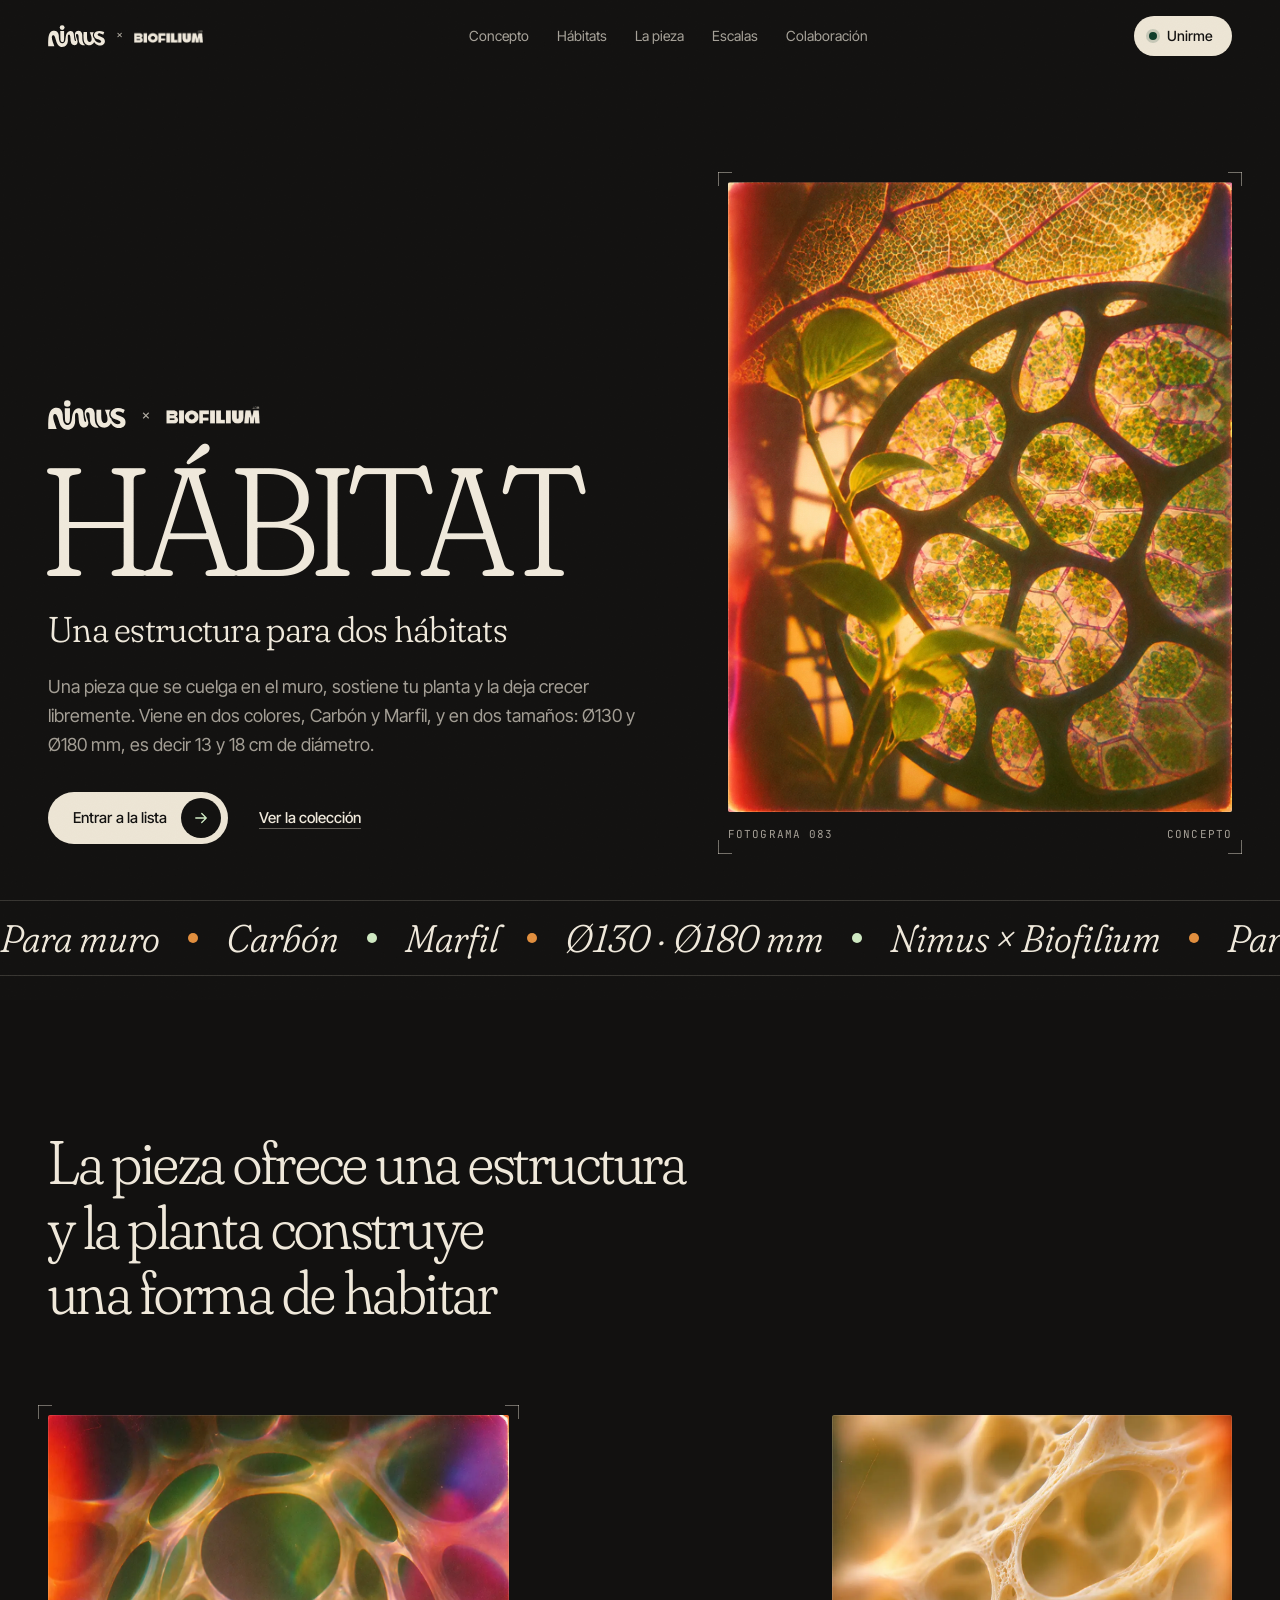
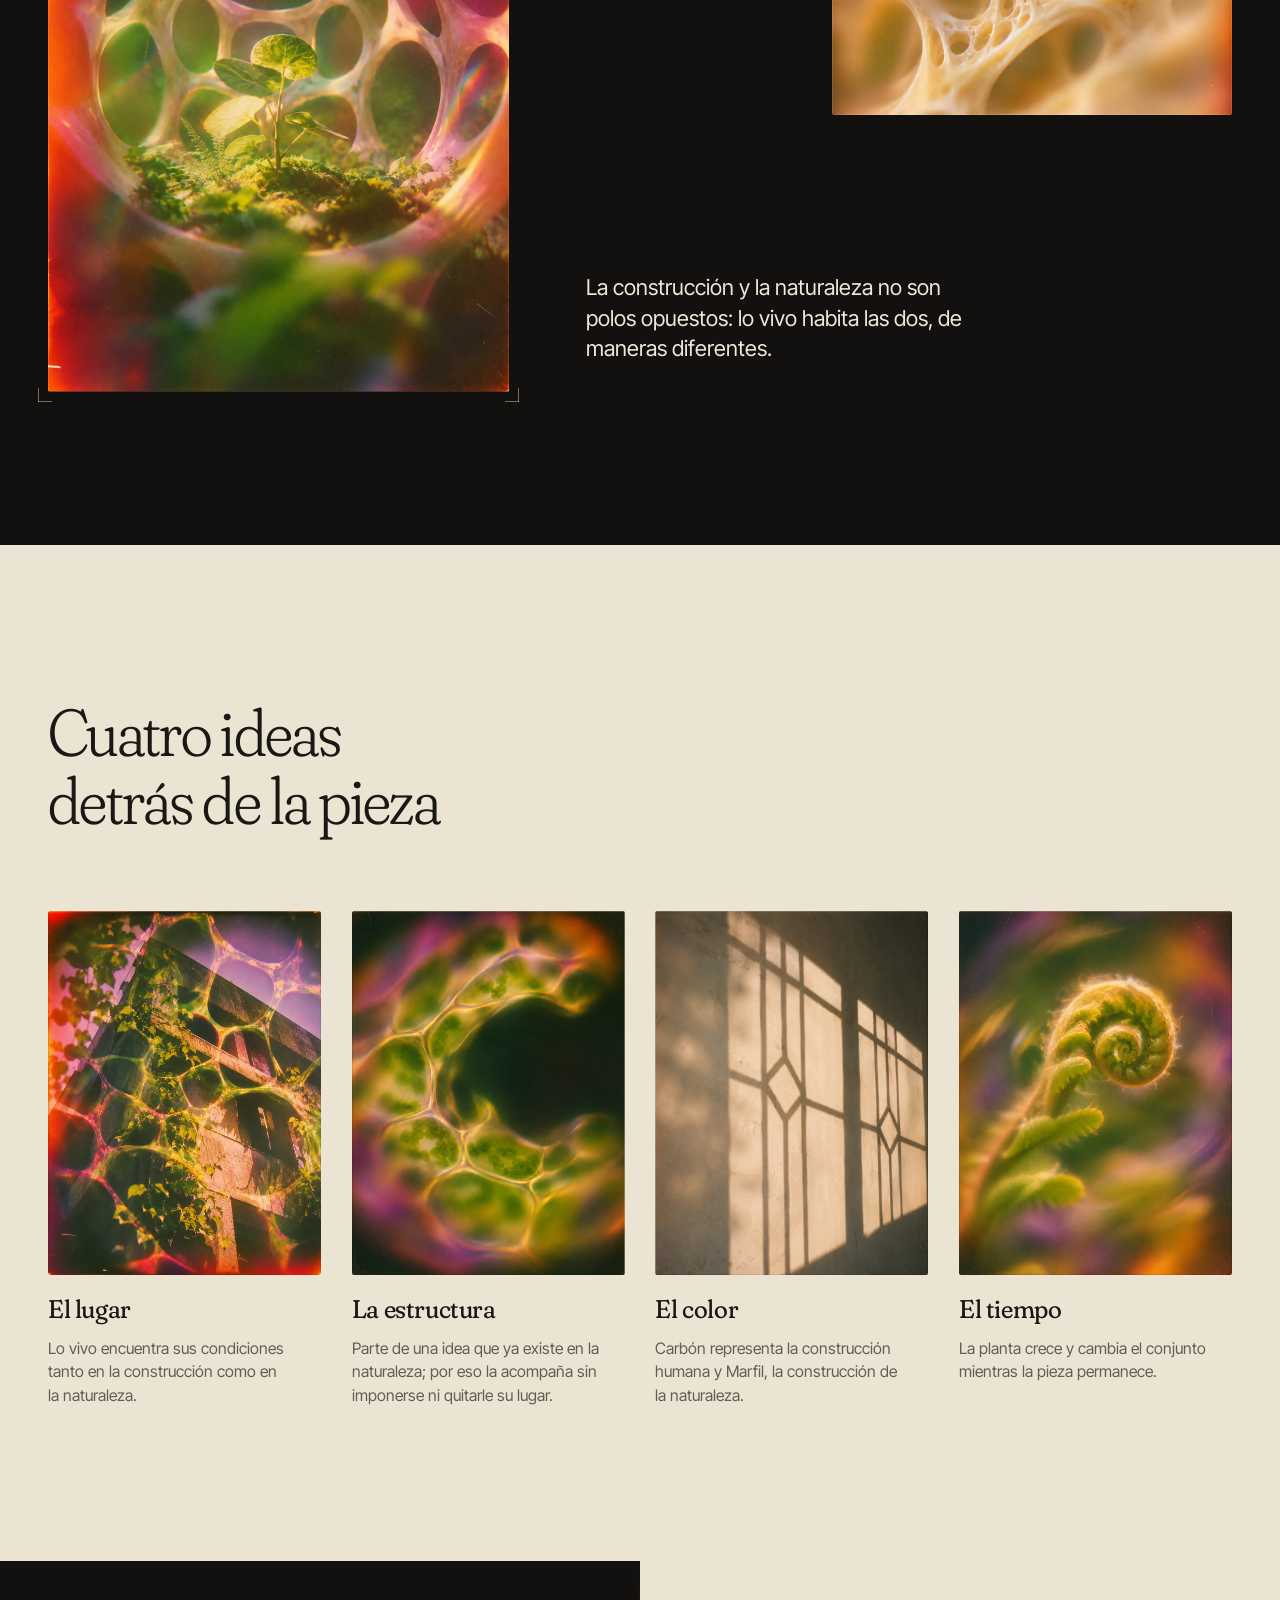
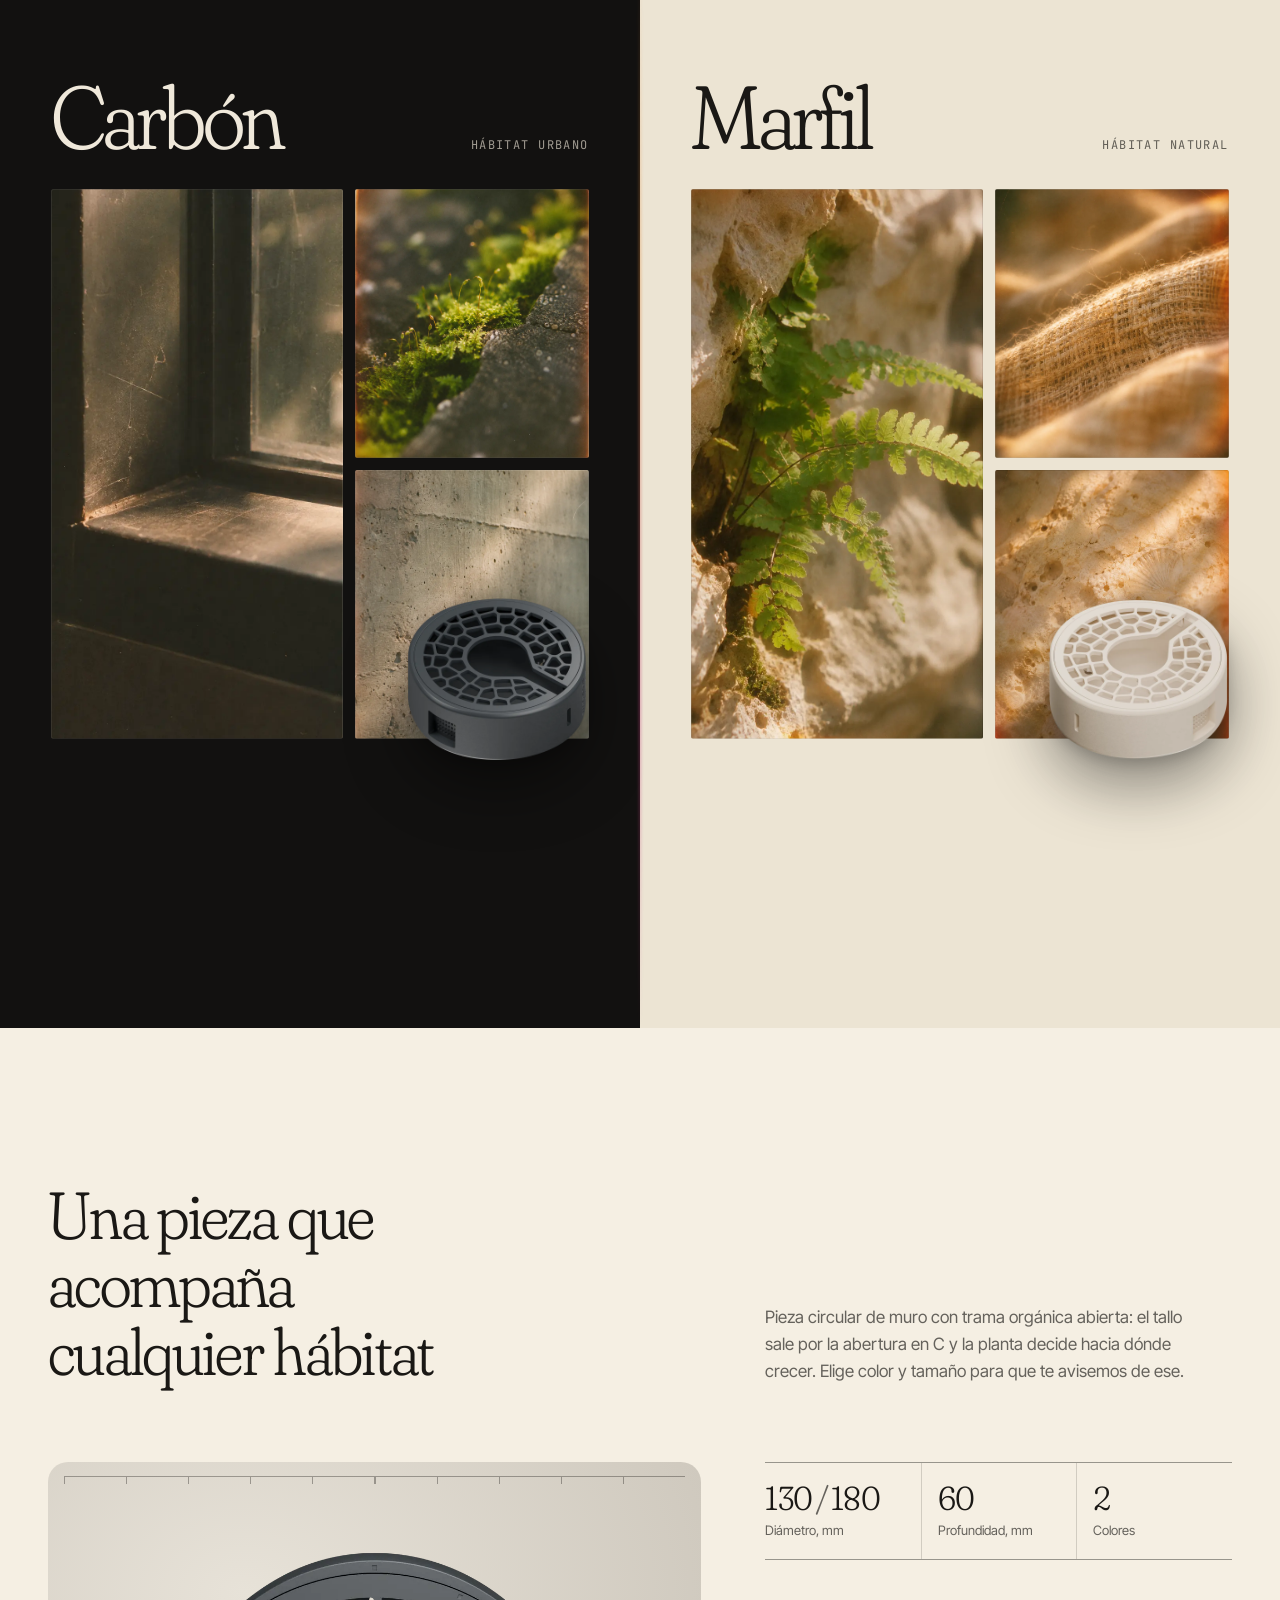
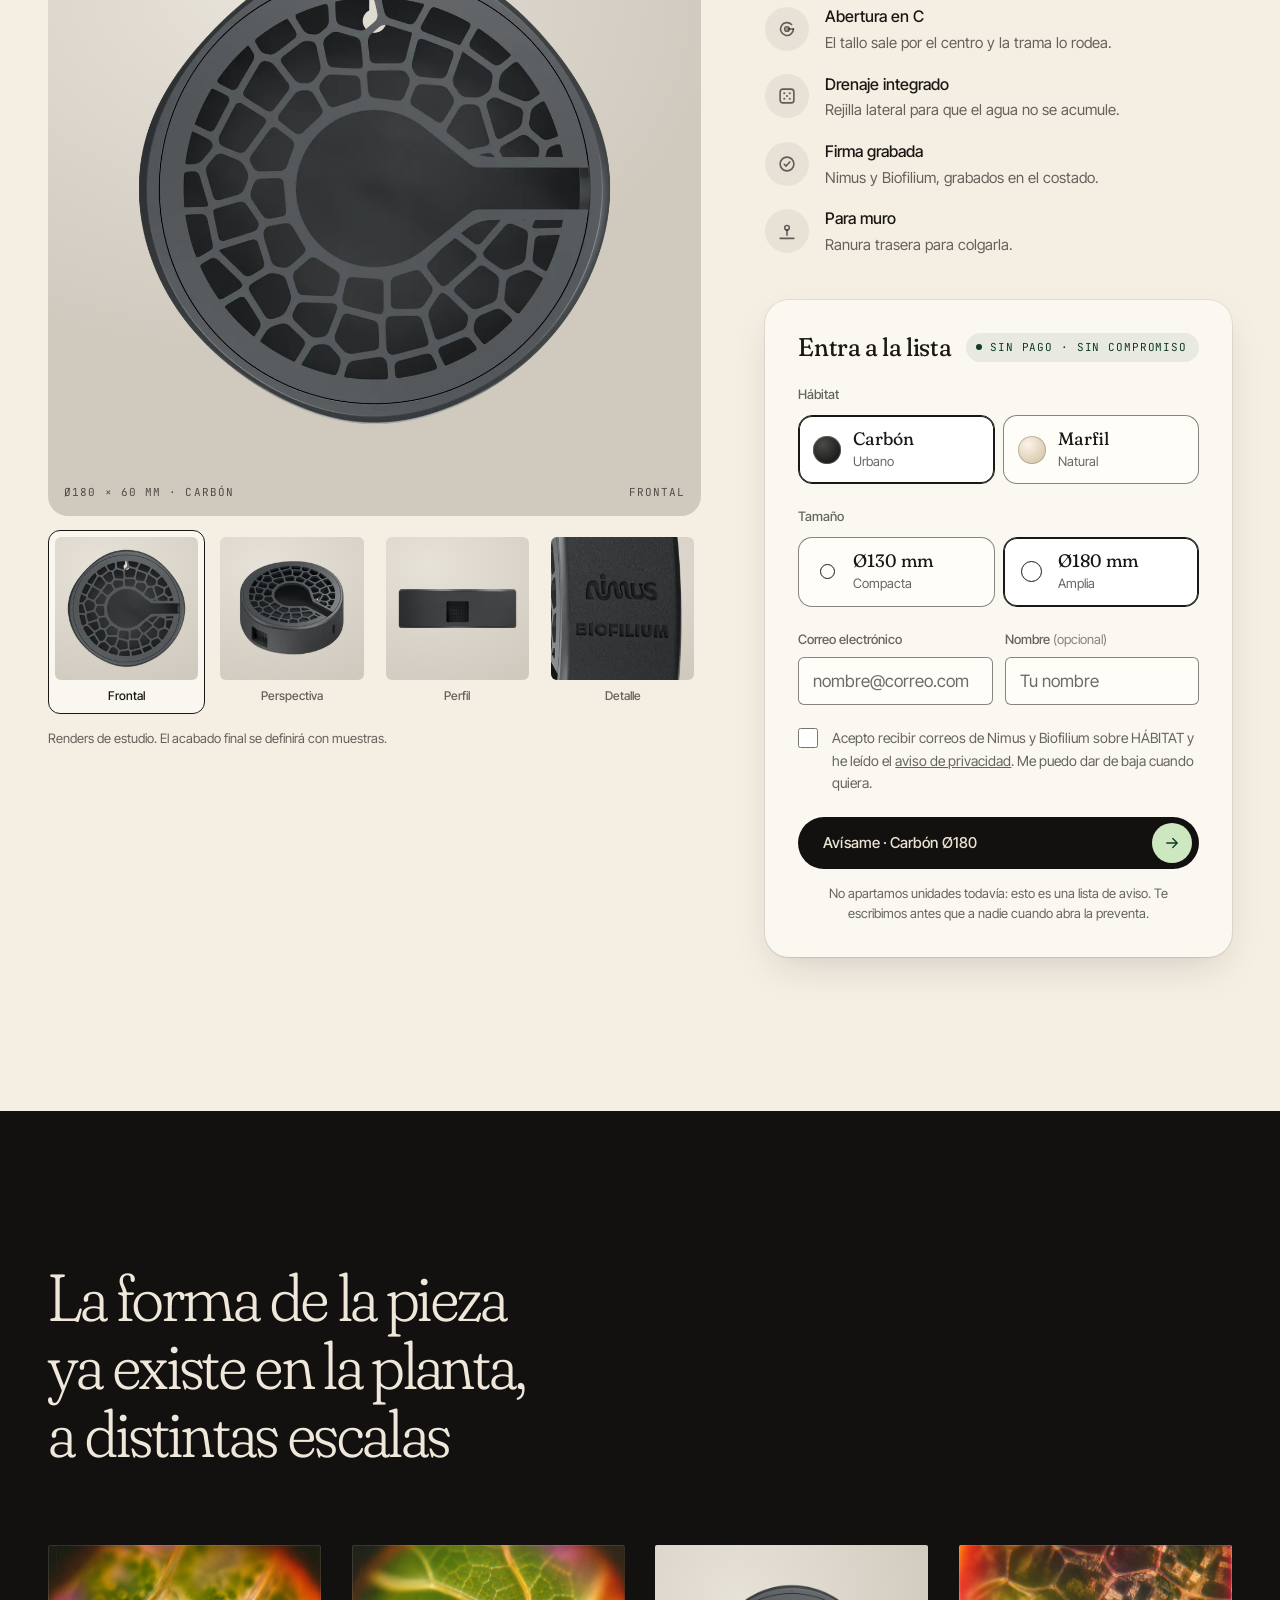
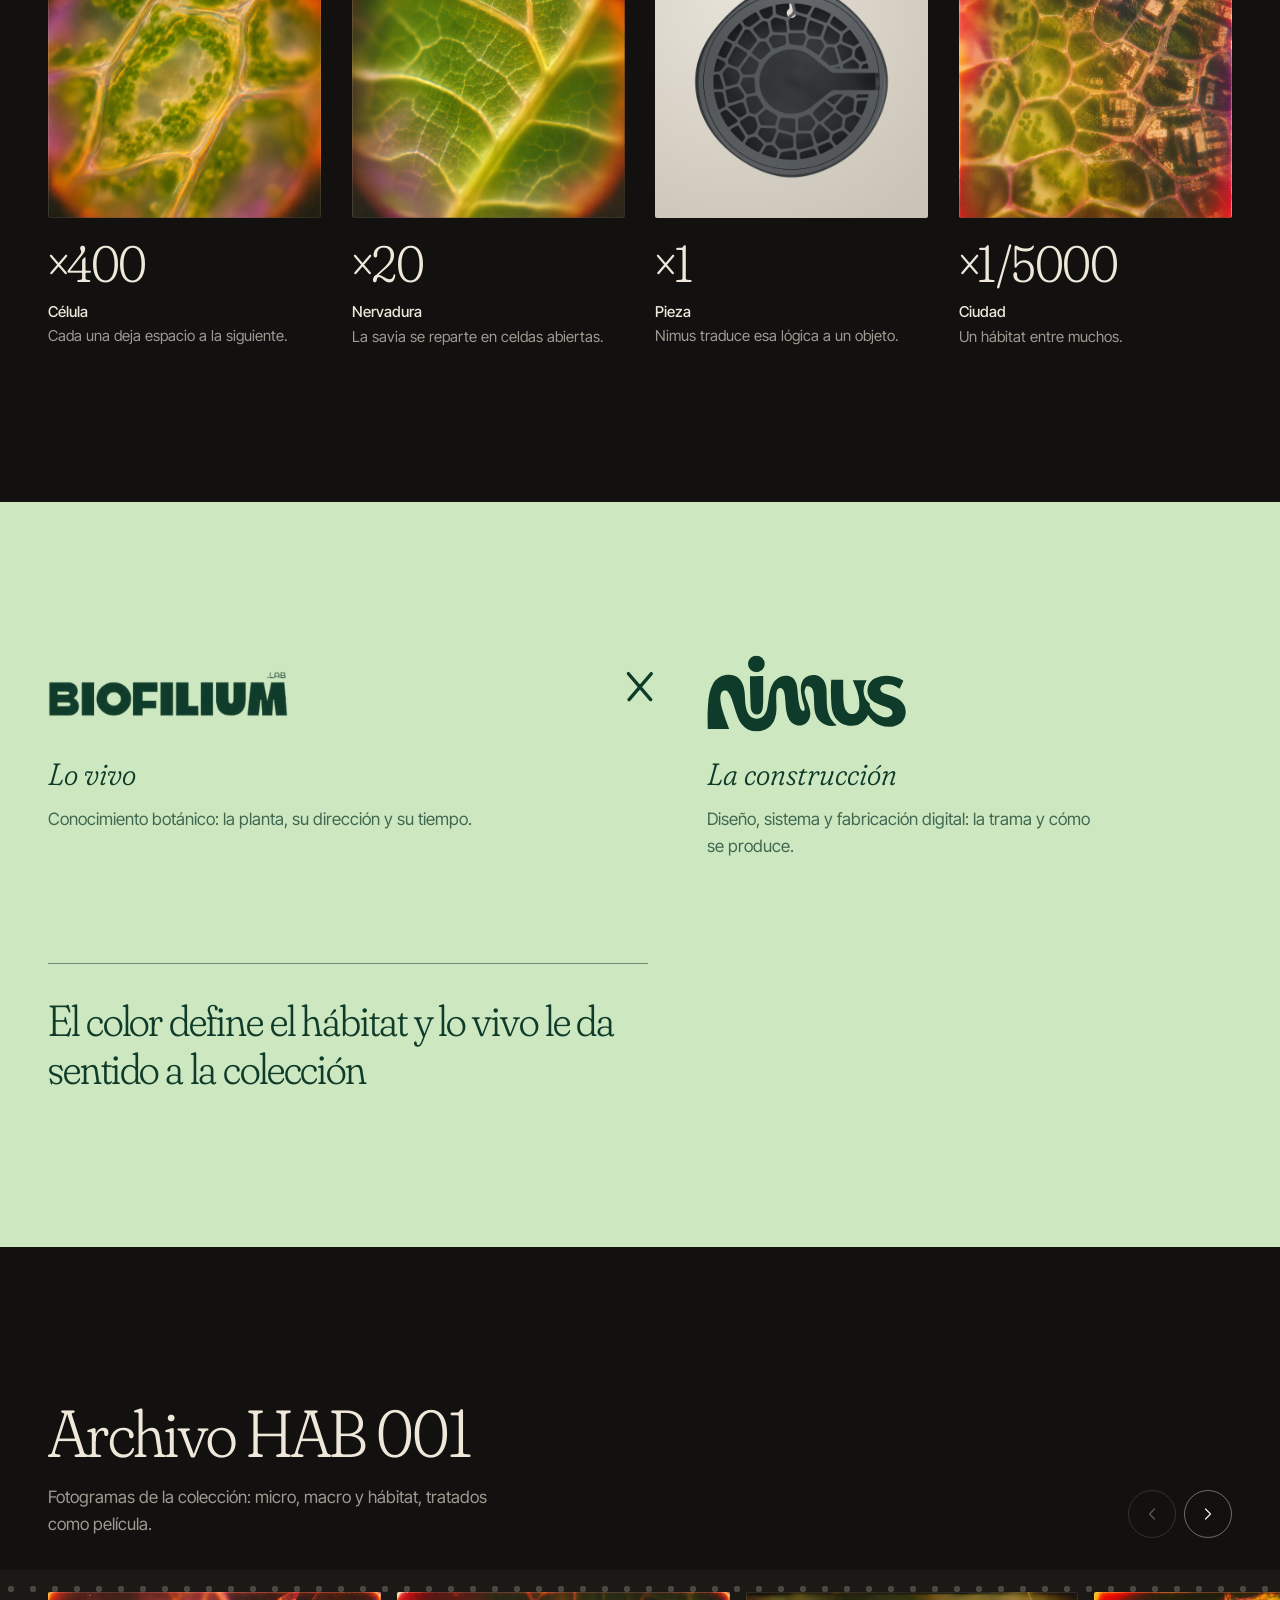
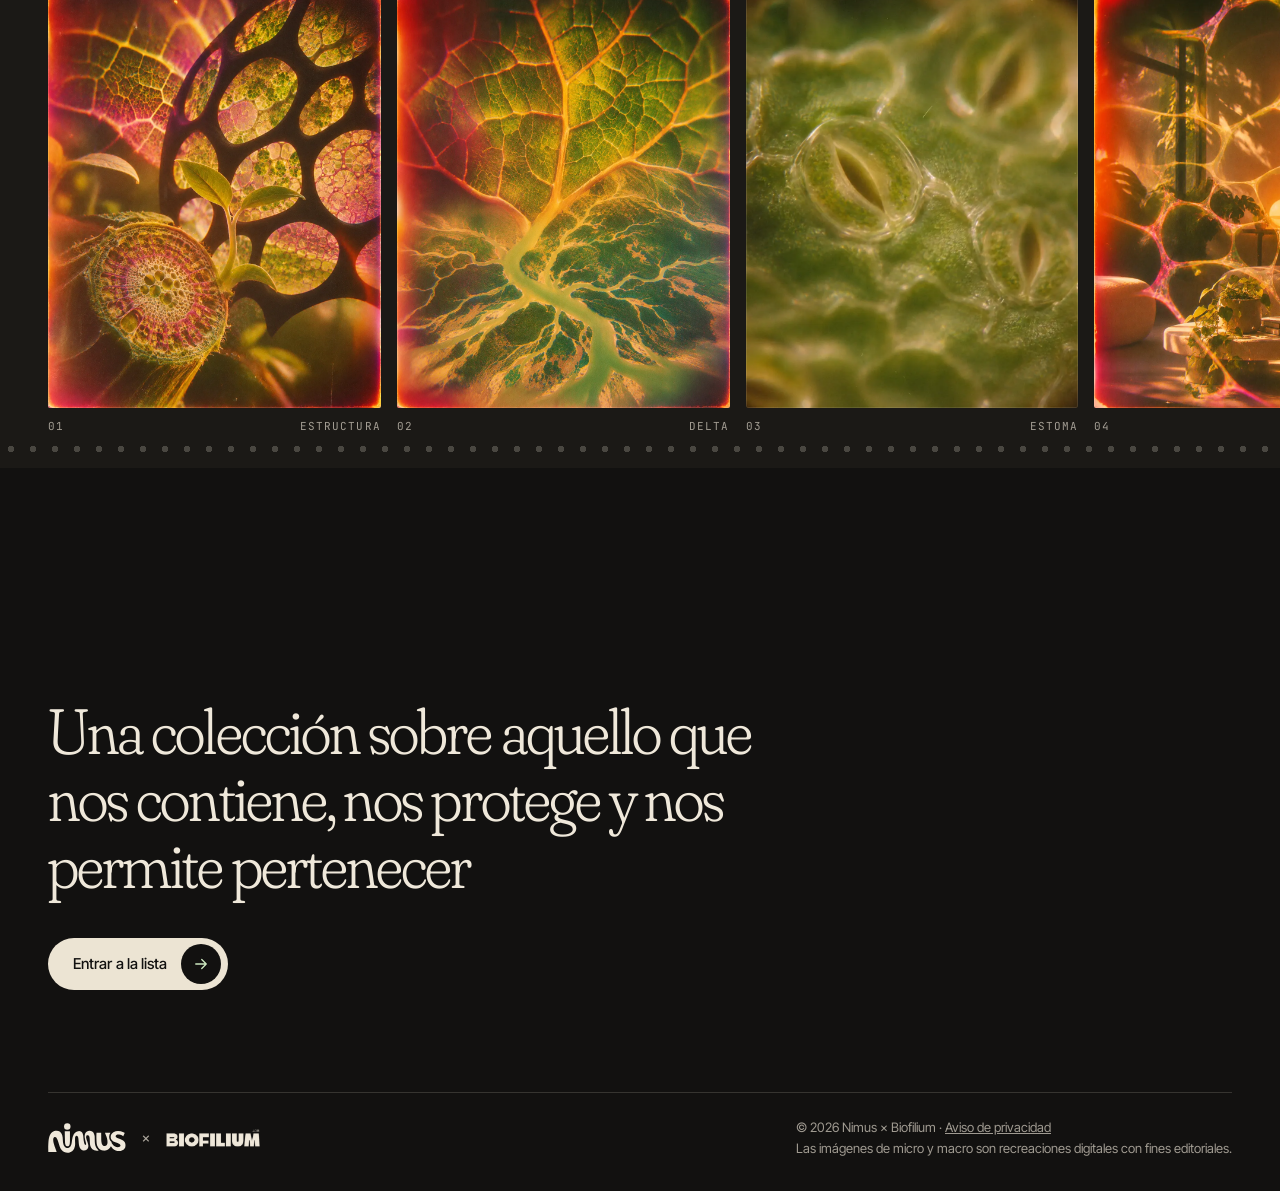
==== commit 365f5996: "Arreglos de accesibilidad, rendimiento y honestidad del copy Accesibilidad (WCAG 2.2 AA, SC 1.4.11):" ====
--- a/index.html
+++ b/index.html
@@ -48,7 +48,7 @@
           <li><a href="#colaboracion">Colaboración</a></li>
         </ul>
       </nav>
-      <a class="btn btn--sm" href="#preventa"><span class="live" aria-hidden="true"></span>Reservar</a>
+      <a class="btn btn--sm" href="#preventa"><span class="live" aria-hidden="true"></span>Unirme</a>
     </div>
   </header>
 
@@ -64,10 +64,10 @@
           </div>
           <h1 class="display" id="hero-title" data-reveal style="--i:1">HÁBITAT</h1>
           <p class="hero__tag" data-reveal style="--i:2">Una estructura para dos hábitats</p>
-          <p class="hero__lead" data-reveal style="--i:3">Una pieza que se cuelga en el muro, sostiene tu planta y la deja crecer libremente. Viene en dos colores, Carbón y Marfil, y en dos tamaños: 13 y 18 cm de diámetro.</p>
+          <p class="hero__lead" data-reveal style="--i:3">Una pieza que se cuelga en el muro, sostiene tu planta y la deja crecer libremente. Viene en dos colores, Carbón y Marfil, y en dos tamaños: Ø130 y Ø180 mm, es decir 13 y 18 cm de diámetro.</p>
           <div class="actions" data-reveal style="--i:4">
             <a class="btn btn--cta" href="#preventa">
-              <span class="btn__label">Reservar mi pieza</span>
+              <span class="btn__label">Entrar a la lista</span>
               <span class="btn__chip" aria-hidden="true"><span class="arrows"><svg viewBox="0 0 24 24" fill="none" stroke="currentColor" stroke-width="1.75" stroke-linecap="round" stroke-linejoin="round"><path d="M5 12h14M13 6l6 6-6 6"/></svg><svg viewBox="0 0 24 24" fill="none" stroke="currentColor" stroke-width="1.75" stroke-linecap="round" stroke-linejoin="round"><path d="M5 12h14M13 6l6 6-6 6"/></svg></span></span>
             </a>
             <a class="btn btn--line" href="#concepto">Ver la colección</a>
@@ -180,7 +180,7 @@
       <div class="wrap">
         <div class="obj-head">
           <h2 class="h2" id="objeto-title" data-reveal>Una pieza que acompaña cualquier hábitat</h2>
-          <p class="body" data-reveal style="--i:1">Pieza circular de muro con trama orgánica abierta: el tallo sale por la abertura en C y la planta decide hacia dónde crecer. Elige color y tamaño para apartar la tuya.</p>
+          <p class="body" data-reveal style="--i:1">Pieza circular de muro con trama orgánica abierta: el tallo sale por la abertura en C y la planta decide hacia dónde crecer. Elige color y tamaño para que te avisemos de ese.</p>
         </div>
 
         <div class="obj">
@@ -230,8 +230,8 @@
             <div class="reserve" id="preventa" data-reveal style="--i:2">
               <form class="form" id="waitlist" novalidate aria-labelledby="reserve-title">
                 <div class="reserve__head">
-                  <h3 class="h3" id="reserve-title">Reserva tu pieza</h3>
-                  <p class="badge"><span class="live" aria-hidden="true"></span>Lista abierta · sin pago</p>
+                  <h3 class="h3" id="reserve-title">Entra a la lista</h3>
+                  <p class="badge"><span class="live" aria-hidden="true"></span>Sin pago · sin compromiso</p>
                 </div>
 
                 <fieldset class="pick">
@@ -268,18 +268,18 @@
 
                 <label class="check" for="f-consent">
                   <input type="checkbox" id="f-consent" name="consent" required aria-describedby="f-consent-err">
-                  <span>Acepto recibir correos de Nimus y Biofilium sobre HÁBITAT. Me puedo dar de baja cuando quiera.</span>
+                  <span>Acepto recibir correos de Nimus y Biofilium sobre HÁBITAT y he leído el <a href="/privacidad">aviso de privacidad</a>. Me puedo dar de baja cuando quiera.</span>
                 </label>
                 <p class="field__err" id="f-consent-err"></p>
 
                 <button class="btn btn--cta btn--block" type="submit" id="f-submit" data-state="idle">
-                  <span class="btn__label">Reservar Carbón · Ø180</span>
+                  <span class="btn__label">Avísame · Carbón Ø180</span>
                   <span class="btn__chip" aria-hidden="true">
                     <span class="chip-icon chip-icon--idle"><span class="arrows"><svg viewBox="0 0 24 24" fill="none" stroke="currentColor" stroke-width="1.75" stroke-linecap="round" stroke-linejoin="round"><path d="M5 12h14M13 6l6 6-6 6"/></svg><svg viewBox="0 0 24 24" fill="none" stroke="currentColor" stroke-width="1.75" stroke-linecap="round" stroke-linejoin="round"><path d="M5 12h14M13 6l6 6-6 6"/></svg></span></span>
                     <span class="chip-icon chip-icon--busy"><span class="spinner"></span></span>
                   </span>
                 </button>
-                <p class="reserve__fine">No pagas nada ahora y te avisamos antes que a nadie cuando abra la preventa.</p>
+                <p class="reserve__fine">No apartamos unidades todavía: esto es una lista de aviso. Te escribimos antes que a nadie cuando abra la preventa.</p>
                 <p class="form__status" id="f-status" role="alert"></p>
               </form>
 
@@ -287,6 +287,11 @@
                 <span class="success__icon" aria-hidden="true" data-reveal style="--i:0"><svg viewBox="0 0 24 24" fill="none" stroke="currentColor" stroke-width="2" stroke-linecap="round" stroke-linejoin="round"><path d="M5 12.5l4.5 4.5L19 7.5"/></svg></span>
                 <p class="h3" data-reveal style="--i:1">Estás en la lista.</p>
                 <p class="body" data-reveal style="--i:2" id="ok-detail">Te escribiremos antes que a nadie cuando abra la preventa.</p>
+                <p class="success__mail" data-reveal style="--i:3">Te escribiremos a <strong id="ok-mail"></strong></p>
+                <div class="success__out" data-reveal style="--i:4">
+                  <button class="btn btn--line" type="button" id="ok-edit">Cambiar mi elección</button>
+                  <a class="btn btn--line" href="#archivo">Ver el archivo</a>
+                </div>
               </div>
             </div>
           </div>
@@ -345,7 +350,7 @@
     </section>
 
     <!-- ARCHIVO -->
-    <section class="section section--tight on-dark" aria-labelledby="archivo-title">
+    <section class="section section--tight on-dark" id="archivo" aria-labelledby="archivo-title">
       <div class="wrap strip__bar">
         <div class="strip__title">
           <h2 class="h2" id="archivo-title" data-reveal>Archivo HAB 001</h2>
@@ -385,7 +390,7 @@
       <p class="footer__quote" data-reveal>Una colección sobre aquello que nos contiene, nos protege y nos permite pertenecer</p>
       <div class="actions footer__cta" data-reveal style="--i:1">
         <a class="btn btn--cta" href="#preventa">
-          <span class="btn__label">Reservar mi pieza</span>
+          <span class="btn__label">Entrar a la lista</span>
           <span class="btn__chip" aria-hidden="true"><span class="arrows"><svg viewBox="0 0 24 24" fill="none" stroke="currentColor" stroke-width="1.75" stroke-linecap="round" stroke-linejoin="round"><path d="M5 12h14M13 6l6 6-6 6"/></svg><svg viewBox="0 0 24 24" fill="none" stroke="currentColor" stroke-width="1.75" stroke-linecap="round" stroke-linejoin="round"><path d="M5 12h14M13 6l6 6-6 6"/></svg></span></span>
         </a>
       </div>
@@ -395,7 +400,7 @@
           <span class="x" aria-hidden="true">×</span>
           <span class="logo-bio" aria-hidden="true"></span>
         </div>
-        <p class="footer__fine">© 2026 Nimus × Biofilium. Las imágenes de micro y macro son recreaciones digitales con fines editoriales.</p>
+        <p class="footer__fine">© 2026 Nimus × Biofilium · <a href="/privacidad">Aviso de privacidad</a><br>Las imágenes de micro y macro son recreaciones digitales con fines editoriales.</p>
       </div>
     </div>
   </footer>
--- a/styles.css
+++ b/styles.css
@@ -41,6 +41,9 @@
   --cta-bg: var(--marfil); --cta-fg: var(--carbon);
   --chip-bg: var(--carbon); --chip-fg: var(--mint);
   --cta-hover: var(--mint);
+  /* Ámbar sobre carbón: 7.07:1 */
+  --ring: var(--amber);
+  --sel-bg: var(--mint); --sel-fg: var(--forest);
   background-color: var(--bg);
   color: var(--fg);
 }
@@ -54,6 +57,9 @@
   --cta-bg: var(--carbon); --cta-fg: var(--marfil);
   --chip-bg: var(--mint); --chip-fg: var(--forest);
   --cta-hover: var(--forest);
+  /* El ámbar solo da 2.1-2.5:1 sobre los fondos claros; el verde da 11.8:1 */
+  --ring: var(--forest);
+  --sel-bg: var(--forest); --sel-fg: var(--mint);
   background-color: var(--bg);
   color: var(--fg);
   color-scheme: light;
@@ -66,6 +72,8 @@
   --hair: rgb(15 59 42 / 0.2);
   --hair-strong: rgb(15 59 42 / 0.5);
   --img-outline: oklch(0 0 0 / 0.1);
+  --ring: var(--forest);
+  --sel-bg: var(--forest); --sel-fg: var(--mint);
   background-color: var(--bg);
   color: var(--fg);
   color-scheme: light;
@@ -90,7 +98,10 @@
 p { text-wrap: pretty; }
 button, input { font: inherit; color: inherit; }
 button { cursor: pointer; }
-:focus-visible { outline: 2px solid var(--amber); outline-offset: 3px; }
+:focus-visible { outline: 2px solid var(--ring, var(--amber)); outline-offset: 3px; }
+/* Superficies del navegador: selección y cursor salen de la paleta, no del sistema */
+::selection { background-color: var(--sel-bg, var(--mint)); color: var(--sel-fg, var(--forest)); }
+input { caret-color: var(--forest); }
 .sr-only { position: absolute; width: 1px; height: 1px; padding: 0; margin: -1px; overflow: hidden; clip: rect(0 0 0 0); white-space: nowrap; border: 0; }
 .skip {
   position: fixed; left: 16px; top: -64px; z-index: 100; padding: 10px 16px; border-radius: var(--r-pill);
@@ -303,6 +314,12 @@
 @media (prefers-reduced-motion: reduce) { .nav__links a::after { transition-property: none; } }
 @media (hover: hover) { .nav__links a:hover { color: #efe8da; } }
 @media (max-width: 899px) { .nav__links { display: none; } }
+/* Por debajo de 380px el logotipo y el botón no caben juntos con el gap completo */
+@media (max-width: 379px) {
+  .nav__in { gap: 12px; }
+  .nav__brand { font-size: 18px; }
+  .nav .btn--sm { padding: 0 14px 0 12px; gap: 8px; }
+}
 
 /* ───────── Hero ───────── */
 .hero { min-height: 100svh; padding-top: 112px; padding-bottom: 56px; display: grid; }
@@ -477,12 +494,12 @@
 .pick label {
   -webkit-tap-highlight-color: transparent;
   display: grid; grid-template-columns: 28px 1fr; gap: 12px; align-items: center; min-height: 64px; padding: 12px 14px;
-  border-radius: 14px; border: 1px solid rgb(26 24 21 / 0.18); background-color: #fffdf8; cursor: pointer;
+  border-radius: 14px; border: 1px solid rgb(26 24 21 / 0.52); background-color: #fffdf8; cursor: pointer;
   transition-property: border-color, box-shadow, background-color; transition-duration: 150ms; transition-timing-function: ease-out;
 }
 .pick input:checked + label { border-color: #1a1815; box-shadow: inset 0 0 0 1px #1a1815; background-color: #fff; }
 .pick input:focus-visible + label { outline: 2px solid var(--amber); outline-offset: 2px; }
-@media (hover: hover) { .pick input:not(:checked) + label:hover { border-color: rgb(26 24 21 / 0.42); } }
+@media (hover: hover) { .pick input:not(:checked) + label:hover { border-color: rgb(26 24 21 / 0.75); } }
 .pick__txt { display: grid; gap: 1px; min-width: 0; }
 .pick__title { font-family: var(--font-display); font-size: 1.125rem; line-height: 1.2; font-variation-settings: "SOFT" 100, "opsz" 36; }
 .pick__sub { font-size: 0.8125rem; color: var(--muted); }
@@ -507,10 +524,10 @@
 .field > label { font-size: 0.8125rem; font-weight: 500; color: var(--muted); }
 .optional { font-weight: 400; opacity: 0.8; }
 .field input {
-  height: 48px; padding: 0 14px; border-radius: var(--r-field); border: 1px solid rgb(26 24 21 / 0.42); background-color: #fffdf8;
+  height: 48px; padding: 0 14px; border-radius: var(--r-field); border: 1px solid rgb(26 24 21 / 0.52); background-color: #fffdf8;
   transition-property: border-color; transition-duration: 150ms; transition-timing-function: ease-out;
 }
-.field input::placeholder { color: rgb(26 24 21 / 0.45); }
+.field input::placeholder { color: rgb(26 24 21 / 0.64); }
 .field input:focus-visible { outline: 2px solid var(--amber); outline-offset: 1px; border-color: #1a1815; }
 .field input[aria-invalid="true"] { border-color: #a3341b; }
 .field__err { font-size: 0.8125rem; color: #a3341b; }
@@ -520,6 +537,9 @@
 .form__status { font-size: 0.875rem; color: #a3341b; }
 .form__status:empty { display: none; }
 .success { display: grid; gap: 14px; justify-items: start; padding-block: 8px; }
+.success__mail { font-size: 0.9375rem; }
+.success__mail strong { font-weight: 500; }
+.success__out { display: flex; flex-wrap: wrap; align-items: center; gap: 8px 20px; margin-top: 4px; }
 .success__icon { width: 48px; height: 48px; border-radius: 50%; display: grid; place-items: center; background-color: var(--forest); color: var(--mint); }
 .success__icon svg { width: 24px; height: 24px; }
 
